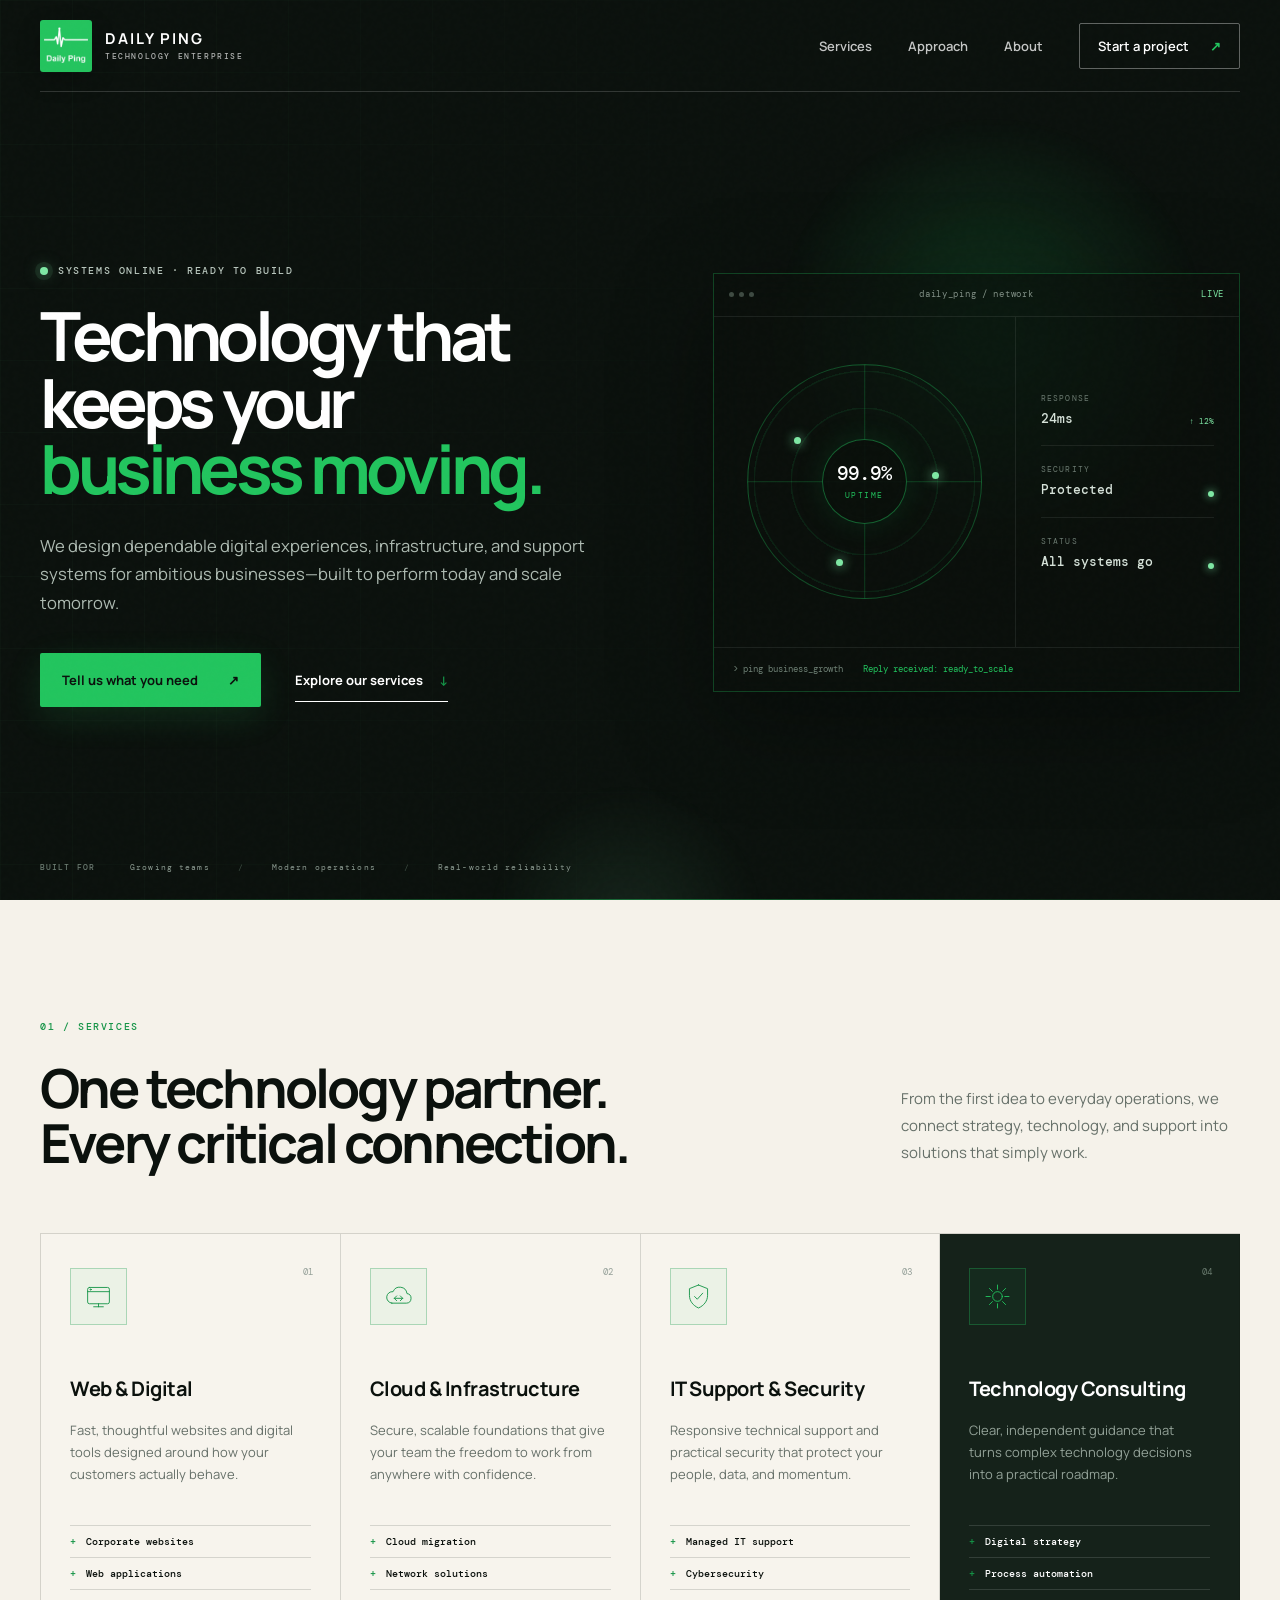
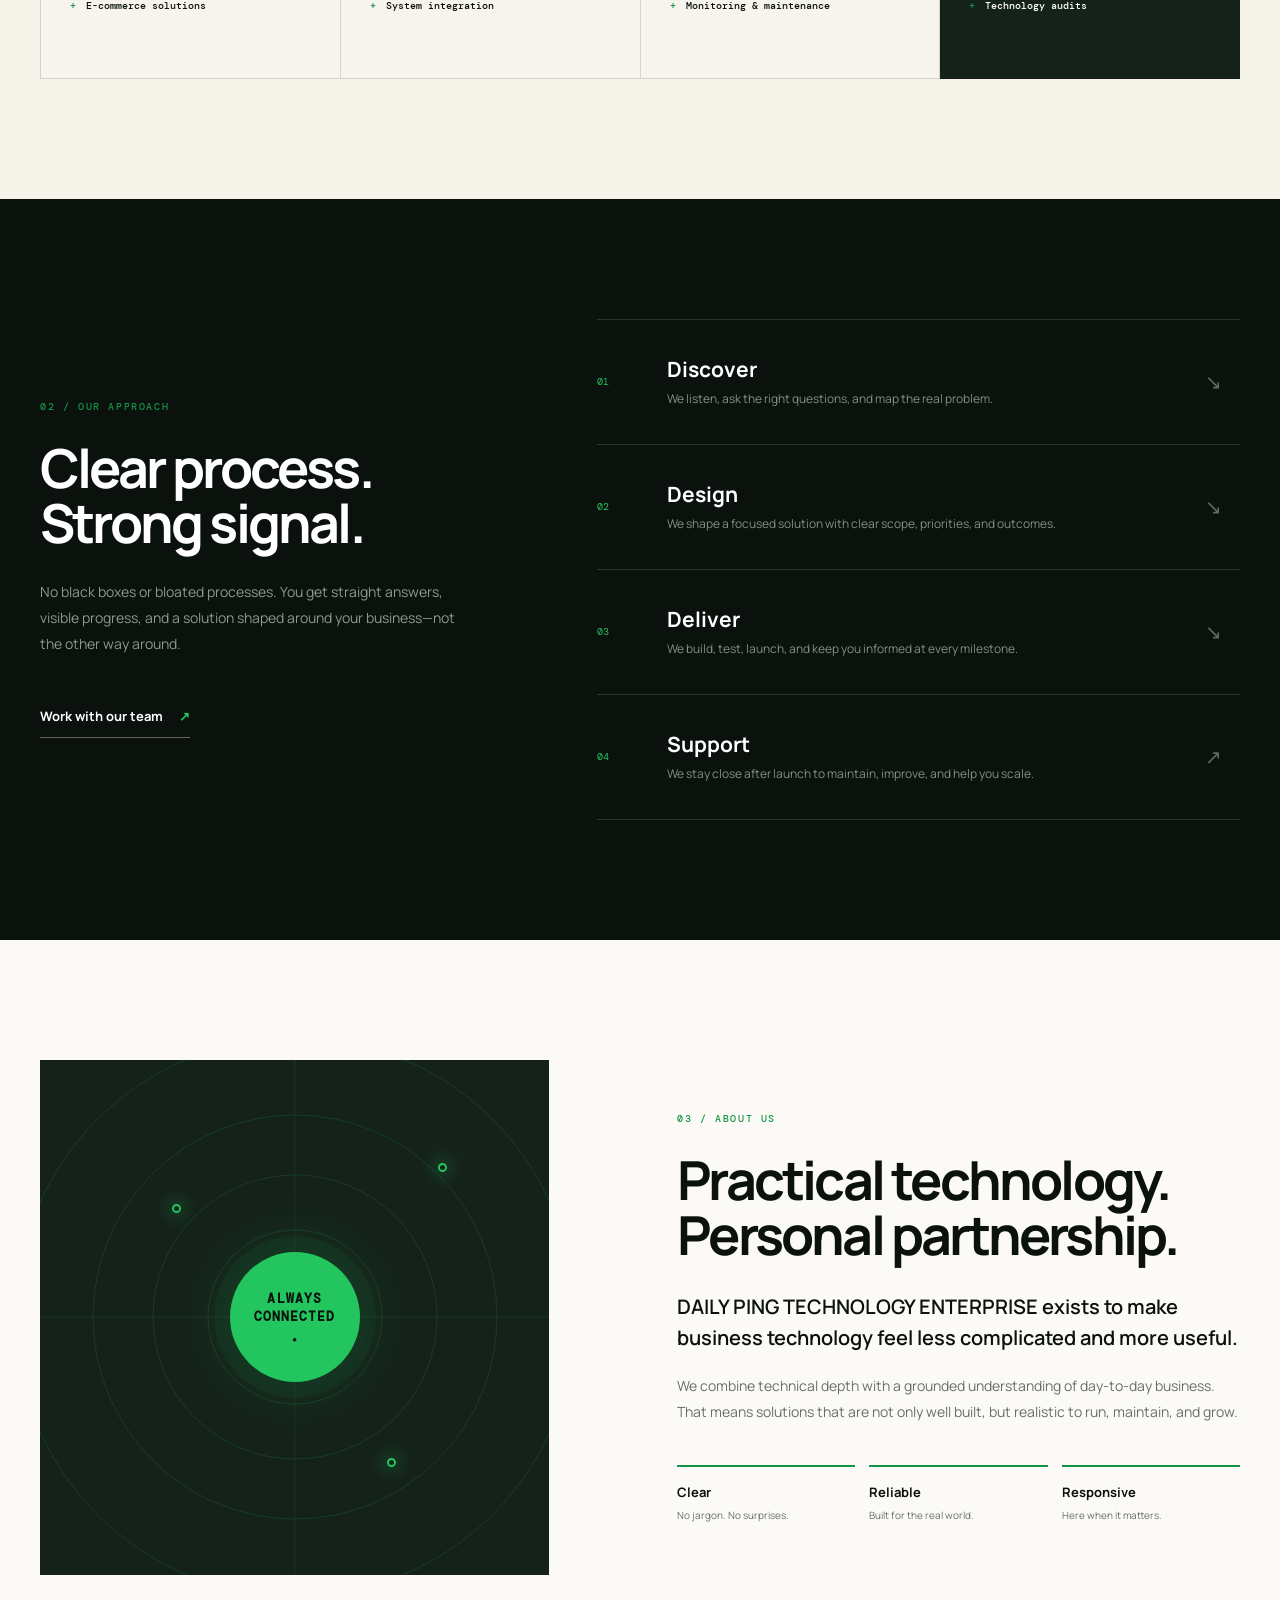
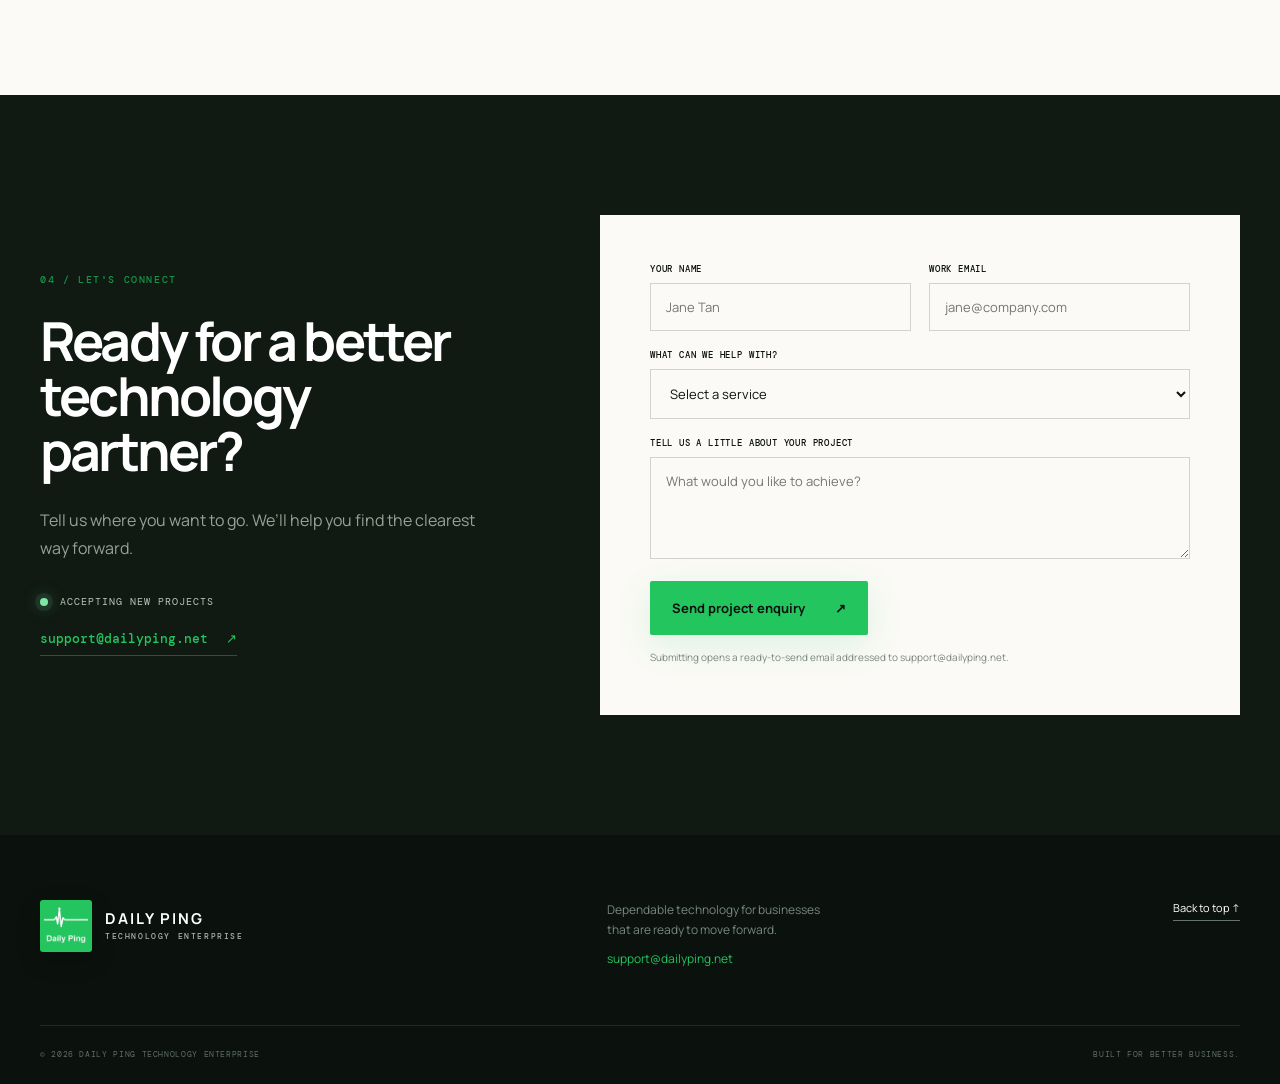
==== index.html @ 013e2a19 "Initial commit: DailyPing website Co-Authored-By: Claude Sonnet 4.6 <noreply@anthropic.com>" ====
<!DOCTYPE html>
<html lang="en">
  <head>
    <meta charset="UTF-8" />
    <meta name="viewport" content="width=device-width, initial-scale=1.0" />
    <meta
      name="description"
      content="DAILY PING TECHNOLOGY ENTERPRISE helps growing businesses build dependable digital systems, websites, cloud infrastructure, and IT support."
    />
    <meta name="theme-color" content="#0b110d" />
    <title>Daily Ping Technology Enterprise</title>
    <link rel="preconnect" href="https://fonts.googleapis.com" />
    <link rel="preconnect" href="https://fonts.gstatic.com" crossorigin />
    <link
      href="https://fonts.googleapis.com/css2?family=DM+Mono:wght@400;500&amp;family=Manrope:wght@400;500;600;700;800&amp;display=swap"
      rel="stylesheet"
    />
    <link rel="stylesheet" href="styles.css" />
  </head>
  <body>
    <div class="page-noise" aria-hidden="true"></div>

    <header class="site-header" id="top">
      <a class="brand" href="#top" aria-label="Daily Ping home">
        <img class="brand-logo" src="dailyping.png" alt="" width="52" height="52" />
        <span class="brand-copy">
          <strong>DAILY PING</strong>
          <small>TECHNOLOGY ENTERPRISE</small>
        </span>
      </a>

      <button class="menu-button" type="button" aria-expanded="false" aria-controls="site-nav">
        <span></span><span></span>
        <span class="sr-only">Open menu</span>
      </button>

      <nav class="site-nav" id="site-nav" aria-label="Primary navigation">
        <a href="#services">Services</a>
        <a href="#approach">Approach</a>
        <a href="#about">About</a>
        <a class="nav-cta" href="#contact">Start a project <span>↗</span></a>
      </nav>
    </header>

    <main>
      <section class="hero" aria-labelledby="hero-title">
        <div class="hero-grid" aria-hidden="true"></div>
        <div class="orb orb-one" aria-hidden="true"></div>
        <div class="orb orb-two" aria-hidden="true"></div>

        <div class="hero-copy reveal">
          <div class="eyebrow"><span class="pulse-dot"></span> Systems online · Ready to build</div>
          <h1 id="hero-title">
            Technology that keeps your
            <span class="accent-text">business moving.</span>
          </h1>
          <p>
            We design dependable digital experiences, infrastructure, and support systems for
            ambitious businesses—built to perform today and scale tomorrow.
          </p>
          <div class="hero-actions">
            <a class="button button-primary" href="#contact">Tell us what you need <span>↗</span></a>
            <a class="text-link" href="#services">Explore our services <span>↓</span></a>
          </div>
        </div>

        <div class="signal-console reveal delay-one" aria-label="Live system status illustration">
          <div class="console-topbar">
            <div class="console-dots"><i></i><i></i><i></i></div>
            <span>daily_ping / network</span>
            <span class="live-label">LIVE</span>
          </div>
          <div class="console-body">
            <div class="radar-wrap">
              <div class="radar">
                <span class="radar-sweep"></span>
                <i class="node node-one"></i>
                <i class="node node-two"></i>
                <i class="node node-three"></i>
                <div class="radar-center"><b>99.9%</b><small>UPTIME</small></div>
              </div>
            </div>
            <div class="console-stats">
              <div><span>RESPONSE</span><strong>24ms</strong><i class="up">↑ 12%</i></div>
              <div><span>SECURITY</span><strong>Protected</strong><i class="status-dot"></i></div>
              <div><span>STATUS</span><strong>All systems go</strong><i class="status-dot"></i></div>
            </div>
          </div>
          <div class="console-log">
            <span>&gt; ping business_growth</span>
            <strong>Reply received: ready_to_scale</strong>
          </div>
        </div>

        <div class="hero-proof reveal delay-two">
          <span>BUILT FOR</span>
          <div><b>Growing teams</b><b>Modern operations</b><b>Real-world reliability</b></div>
        </div>
      </section>

      <section class="services section" id="services" aria-labelledby="services-title">
        <div class="section-heading reveal">
          <div>
            <span class="section-index">01 / SERVICES</span>
            <h2 id="services-title">One technology partner.<br />Every critical connection.</h2>
          </div>
          <p>
            From the first idea to everyday operations, we connect strategy, technology, and
            support into solutions that simply work.
          </p>
        </div>

        <div class="service-grid">
          <article class="service-card reveal">
            <div class="service-icon" aria-hidden="true">
              <svg viewBox="0 0 48 48"><rect x="6" y="9" width="36" height="27" rx="3"/><path d="M6 16h36M16 41h16M24 36v5"/><circle cx="11" cy="12.5" r="1"/></svg>
            </div>
            <span class="card-number">01</span>
            <h3>Web &amp; Digital</h3>
            <p>Fast, thoughtful websites and digital tools designed around how your customers actually behave.</p>
            <ul><li>Corporate websites</li><li>Web applications</li><li>E-commerce solutions</li></ul>
          </article>

          <article class="service-card reveal delay-one">
            <div class="service-icon" aria-hidden="true">
              <svg viewBox="0 0 48 48"><path d="M13 35h24a8 8 0 0 0 1-15.9A12 12 0 0 0 15 16a9.5 9.5 0 0 0-2 19Z"/><path d="M17 27h14M21 23l-4 4 4 4M27 23l4 4-4 4"/></svg>
            </div>
            <span class="card-number">02</span>
            <h3>Cloud &amp; Infrastructure</h3>
            <p>Secure, scalable foundations that give your team the freedom to work from anywhere with confidence.</p>
            <ul><li>Cloud migration</li><li>Network solutions</li><li>System integration</li></ul>
          </article>

          <article class="service-card reveal delay-two">
            <div class="service-icon" aria-hidden="true">
              <svg viewBox="0 0 48 48"><path d="M24 5 39 11v11c0 9.5-6 17-15 21-9-4-15-11.5-15-21V11l15-6Z"/><path d="m17.5 24 4.5 4.5 9-10"/></svg>
            </div>
            <span class="card-number">03</span>
            <h3>IT Support &amp; Security</h3>
            <p>Responsive technical support and practical security that protect your people, data, and momentum.</p>
            <ul><li>Managed IT support</li><li>Cybersecurity</li><li>Monitoring &amp; maintenance</li></ul>
          </article>

          <article class="service-card featured reveal">
            <div class="service-icon" aria-hidden="true">
              <svg viewBox="0 0 48 48"><path d="M24 5v7M24 36v7M5 24h7M36 24h7M10.6 10.6l5 5M32.4 32.4l5 5M37.4 10.6l-5 5M15.6 32.4l-5 5"/><circle cx="24" cy="24" r="8"/></svg>
            </div>
            <span class="card-number">04</span>
            <h3>Technology Consulting</h3>
            <p>Clear, independent guidance that turns complex technology decisions into a practical roadmap.</p>
            <ul><li>Digital strategy</li><li>Process automation</li><li>Technology audits</li></ul>
          </article>
        </div>
      </section>

      <section class="approach section" id="approach" aria-labelledby="approach-title">
        <div class="approach-copy reveal">
          <span class="section-index">02 / OUR APPROACH</span>
          <h2 id="approach-title">Clear process.<br />Strong signal.</h2>
          <p>
            No black boxes or bloated processes. You get straight answers, visible progress, and a
            solution shaped around your business—not the other way around.
          </p>
          <a class="text-link light" href="#contact">Work with our team <span>↗</span></a>
        </div>

        <ol class="process-list">
          <li class="reveal">
            <span>01</span>
            <div><h3>Discover</h3><p>We listen, ask the right questions, and map the real problem.</p></div>
            <i aria-hidden="true">↘</i>
          </li>
          <li class="reveal delay-one">
            <span>02</span>
            <div><h3>Design</h3><p>We shape a focused solution with clear scope, priorities, and outcomes.</p></div>
            <i aria-hidden="true">↘</i>
          </li>
          <li class="reveal delay-two">
            <span>03</span>
            <div><h3>Deliver</h3><p>We build, test, launch, and keep you informed at every milestone.</p></div>
            <i aria-hidden="true">↘</i>
          </li>
          <li class="reveal">
            <span>04</span>
            <div><h3>Support</h3><p>We stay close after launch to maintain, improve, and help you scale.</p></div>
            <i aria-hidden="true">↗</i>
          </li>
        </ol>
      </section>

      <section class="about section" id="about" aria-labelledby="about-title">
        <div class="about-visual reveal" aria-hidden="true">
          <div class="signal-lines">
            <span></span><span></span><span></span><span></span><span></span>
            <i></i><i></i><i></i>
          </div>
          <div class="about-badge"><strong>ALWAYS<br />CONNECTED</strong><span>●</span></div>
        </div>
        <div class="about-copy reveal delay-one">
          <span class="section-index">03 / ABOUT US</span>
          <h2 id="about-title">Practical technology.<br />Personal partnership.</h2>
          <p class="lead">
            DAILY PING TECHNOLOGY ENTERPRISE exists to make business technology feel less complicated
            and more useful.
          </p>
          <p>
            We combine technical depth with a grounded understanding of day-to-day business. That
            means solutions that are not only well built, but realistic to run, maintain, and grow.
          </p>
          <div class="values">
            <div><strong>Clear</strong><span>No jargon. No surprises.</span></div>
            <div><strong>Reliable</strong><span>Built for the real world.</span></div>
            <div><strong>Responsive</strong><span>Here when it matters.</span></div>
          </div>
        </div>
      </section>

      <section class="contact section" id="contact" aria-labelledby="contact-title">
        <div class="contact-inner">
          <div class="contact-copy reveal">
            <span class="section-index">04 / LET'S CONNECT</span>
            <h2 id="contact-title">Ready for a better<br />technology partner?</h2>
            <p>Tell us where you want to go. We’ll help you find the clearest way forward.</p>
            <div class="availability"><span class="pulse-dot"></span> Accepting new projects</div>
            <a class="contact-email" href="mailto:support@dailyping.net">
              support@dailyping.net <span>↗</span>
            </a>
          </div>

          <form class="contact-form reveal delay-one" id="contact-form">
            <div class="field-row">
              <label>
                <span>Your name</span>
                <input type="text" name="name" autocomplete="name" placeholder="Jane Tan" required />
              </label>
              <label>
                <span>Work email</span>
                <input type="email" name="email" autocomplete="email" placeholder="jane@company.com" required />
              </label>
            </div>
            <label>
              <span>What can we help with?</span>
              <select name="service" required>
                <option value="" selected disabled>Select a service</option>
                <option>Web &amp; Digital</option>
                <option>Cloud &amp; Infrastructure</option>
                <option>IT Support &amp; Security</option>
                <option>Technology Consulting</option>
                <option>Something else</option>
              </select>
            </label>
            <label>
              <span>Tell us a little about your project</span>
              <textarea name="message" rows="4" placeholder="What would you like to achieve?" required></textarea>
            </label>
            <button class="button button-primary" type="submit">Send project enquiry <span>↗</span></button>
            <p class="form-note" id="form-note" aria-live="polite">
              Submitting opens a ready-to-send email addressed to support@dailyping.net.
            </p>
          </form>
        </div>
      </section>
    </main>

    <footer class="site-footer">
      <div class="footer-top">
        <a class="brand footer-brand" href="#top">
          <img class="brand-logo" src="dailyping.png" alt="" width="52" height="52" />
          <span class="brand-copy"><strong>DAILY PING</strong><small>TECHNOLOGY ENTERPRISE</small></span>
        </a>
        <p>
          Dependable technology for businesses<br />that are ready to move forward.<br />
          <a class="footer-email" href="mailto:support@dailyping.net">support@dailyping.net</a>
        </p>
        <a class="back-to-top" href="#top">Back to top ↑</a>
      </div>
      <div class="footer-bottom">
        <span>© <span id="year"></span> Daily Ping Technology Enterprise</span>
        <span>Built for better business.</span>
      </div>
    </footer>

    <script src="script.js"></script>
  </body>
</html>
---- styles.css ----
:root {
  --ink: #0b110d;
  --ink-soft: #15221a;
  --paper: #f5f2ea;
  --paper-bright: #fbfaf6;
  --brand: #22c55e;
  --brand-deep: #159447;
  --lime: #7ee7a4;
  --line: rgba(11, 17, 13, 0.14);
  --muted: #667069;
  --mono: "DM Mono", monospace;
  --sans: "Manrope", sans-serif;
}

* { box-sizing: border-box; }
html { scroll-behavior: smooth; }
body {
  margin: 0;
  color: var(--ink);
  background: var(--paper);
  font-family: var(--sans);
  -webkit-font-smoothing: antialiased;
}

body.menu-open { overflow: hidden; }
a { color: inherit; text-decoration: none; }
button, input, select, textarea { font: inherit; }
.sr-only { position: absolute; width: 1px; height: 1px; padding: 0; margin: -1px; overflow: hidden; clip: rect(0, 0, 0, 0); white-space: nowrap; border: 0; }
.page-noise {
  position: fixed; inset: 0; z-index: 100; pointer-events: none; opacity: 0.035;
  background-image: url("data:image/svg+xml,%3Csvg viewBox='0 0 180 180' xmlns='http://www.w3.org/2000/svg'%3E%3Cfilter id='n'%3E%3CfeTurbulence type='fractalNoise' baseFrequency='.95' numOctaves='3' stitchTiles='stitch'/%3E%3C/filter%3E%3Crect width='100%25' height='100%25' filter='url(%23n)' opacity='.45'/%3E%3C/svg%3E");
}

.site-header {
  position: absolute; inset: 0 0 auto; z-index: 20; height: 92px; display: flex; align-items: center; justify-content: space-between;
  width: min(1380px, calc(100% - 80px)); margin: 0 auto; color: white; border-bottom: 1px solid rgba(255,255,255,.16);
}
.brand { display: inline-flex; align-items: center; gap: 13px; }
.brand-logo { display: block; width: 52px; height: 52px; object-fit: cover; border-radius: 3px; box-shadow: 0 8px 25px rgba(0,0,0,.2); }
.brand-copy { display: grid; line-height: 1; gap: 6px; }
.brand-copy strong { font-size: 15px; letter-spacing: .13em; }
.brand-copy small { font: 500 8px/1 var(--mono); letter-spacing: .2em; opacity: .68; }
.site-nav { display: flex; align-items: center; gap: 36px; font-size: 13px; font-weight: 600; }
.site-nav > a:not(.nav-cta) { position: relative; opacity: .76; transition: opacity .25s; }
.site-nav > a:not(.nav-cta)::after { content: ""; position: absolute; left: 0; bottom: -9px; width: 0; height: 1px; background: var(--brand); transition: width .25s; }
.site-nav > a:hover { opacity: 1; }
.site-nav > a:hover::after { width: 100%; }
.nav-cta { padding: 13px 18px; border: 1px solid rgba(255,255,255,.35); border-radius: 2px; transition: .25s; }
.nav-cta span { margin-left: 18px; color: var(--brand); }
.nav-cta:hover { background: white; color: var(--ink); }
.menu-button { display: none; border: 0; background: none; width: 44px; height: 44px; padding: 12px; }
.menu-button > span:not(.sr-only) { display: block; height: 1px; margin: 7px 0; background: white; transition: transform .2s; }

.hero {
  position: relative; min-height: 790px; height: 100svh; max-height: 980px; overflow: hidden; color: white; background: var(--ink);
  display: grid; grid-template-columns: minmax(0, 1.05fr) minmax(460px, .95fr); align-items: center; column-gap: clamp(45px, 7vw, 120px);
  padding: 145px max(40px, calc((100vw - 1380px) / 2)) 80px;
}
.hero-grid { position: absolute; inset: 0; opacity: .2; background-image: linear-gradient(rgba(83,176,116,.18) 1px, transparent 1px), linear-gradient(90deg, rgba(83,176,116,.18) 1px, transparent 1px); background-size: 72px 72px; mask-image: linear-gradient(to right, black, transparent 75%); }
.hero::after { content: ""; position: absolute; inset: auto 0 0; height: 1px; background: linear-gradient(90deg, transparent, var(--brand), transparent); opacity: .45; }
.orb { position: absolute; border-radius: 50%; filter: blur(2px); }
.orb-one { width: 450px; height: 450px; right: 5%; top: 12%; background: radial-gradient(circle, rgba(34,197,94,.2), transparent 68%); }
.orb-two { width: 280px; height: 280px; left: 38%; bottom: -18%; background: radial-gradient(circle, rgba(126,231,164,.09), transparent 70%); }
.hero-copy { position: relative; z-index: 2; max-width: 780px; }
.eyebrow, .section-index { font: 500 10px/1.3 var(--mono); letter-spacing: .16em; text-transform: uppercase; }
.eyebrow { display: inline-flex; align-items: center; gap: 10px; color: #b8c6bd; margin-bottom: 25px; }
.pulse-dot { display: inline-block; width: 8px; height: 8px; border-radius: 50%; background: var(--lime); box-shadow: 0 0 0 5px rgba(126,231,164,.09), 0 0 16px rgba(126,231,164,.55); animation: pulse 2s infinite; }
@keyframes pulse { 50% { box-shadow: 0 0 0 8px rgba(126,231,164,0), 0 0 20px rgba(126,231,164,.7); } }
h1 { max-width: 830px; margin: 0; font-size: clamp(54px, 5.3vw, 88px); line-height: .98; letter-spacing: -.065em; font-weight: 700; }
.accent-text { display: block; color: var(--brand); }
.hero-copy > p { max-width: 645px; margin: 30px 0 36px; color: #aebbb2; font-size: clamp(16px, 1.3vw, 19px); line-height: 1.72; }
.hero-actions { display: flex; align-items: center; gap: 34px; }
.button { display: inline-flex; align-items: center; justify-content: space-between; gap: 30px; min-height: 54px; padding: 0 22px; border: 0; border-radius: 2px; font-size: 13px; font-weight: 700; cursor: pointer; }
.button-primary { background: var(--brand); color: var(--ink); box-shadow: 0 10px 35px rgba(34,197,94,.14); transition: background .25s, transform .25s, box-shadow .25s; }
.button-primary:hover { background: var(--lime); transform: translateY(-2px); box-shadow: 0 14px 45px rgba(126,231,164,.16); }
.text-link { display: inline-flex; gap: 16px; align-items: center; padding: 12px 0; border-bottom: 1px solid currentColor; font-size: 13px; font-weight: 700; }
.text-link span { color: var(--brand-deep); }
.text-link.light { color: white; border-color: rgba(255,255,255,.35); }
.text-link.light span { color: var(--brand); }

.signal-console { position: relative; z-index: 2; width: min(100%, 580px); justify-self: end; border: 1px solid rgba(34,197,94,.28); background: rgba(10,16,12,.72); box-shadow: 0 28px 90px rgba(0,0,0,.35); backdrop-filter: blur(15px); transform: perspective(1000px) rotateY(-3deg); }
.console-topbar { height: 43px; display: grid; grid-template-columns: 1fr auto 1fr; align-items: center; padding: 0 15px; border-bottom: 1px solid rgba(255,255,255,.08); color: #829187; font: 400 9px/1 var(--mono); letter-spacing: .08em; }
.console-dots { display: flex; gap: 5px; }
.console-dots i { width: 5px; height: 5px; border-radius: 50%; background: #3e4a42; }
.live-label { justify-self: end; color: var(--lime); }
.console-body { display: grid; grid-template-columns: 1.15fr .85fr; min-height: 330px; }
.radar-wrap { display: grid; place-items: center; border-right: 1px solid rgba(255,255,255,.08); }
.radar { position: relative; display: grid; place-items: center; width: 235px; aspect-ratio: 1; border: 1px solid rgba(34,197,94,.32); border-radius: 50%; background: repeating-radial-gradient(circle, transparent 0 35px, rgba(34,197,94,.1) 36px 37px), linear-gradient(rgba(34,197,94,.1) 1px, transparent 1px), linear-gradient(90deg, rgba(34,197,94,.1) 1px, transparent 1px); background-size: auto, 100% 50%, 50% 100%; overflow: hidden; }
.radar::before, .radar::after { content:""; position:absolute; background: rgba(34,197,94,.15); }
.radar::before { width: 100%; height: 1px; }
.radar::after { width: 1px; height: 100%; }
.radar-sweep { position: absolute; inset: -1px 50% 50% -1px; transform-origin: bottom right; background: conic-gradient(from 90deg at 100% 100%, rgba(34,197,94,.28), transparent 28%); animation: sweep 4s linear infinite; }
@keyframes sweep { to { transform: rotate(360deg); } }
.radar-center { position: relative; z-index: 2; width: 85px; height: 85px; display: grid; place-content: center; text-align: center; border-radius: 50%; background: rgba(10,16,12,.9); border: 1px solid rgba(34,197,94,.45); box-shadow: 0 0 30px rgba(34,197,94,.13); }
.radar-center b { font: 500 19px/1 var(--mono); color: white; }
.radar-center small { margin-top: 8px; font: 400 8px/1 var(--mono); letter-spacing: .18em; color: var(--brand); }
.node { position: absolute; width: 7px; height: 7px; border-radius: 50%; background: var(--lime); box-shadow: 0 0 12px var(--lime); }
.node-one { left: 20%; top: 31%; }.node-two { right: 18%; top: 46%; }.node-three { left: 38%; bottom: 14%; }
.console-stats { display: grid; align-content: center; padding: 25px; }
.console-stats > div { position: relative; padding: 19px 0; border-bottom: 1px solid rgba(255,255,255,.08); }
.console-stats > div:last-child { border: 0; }
.console-stats span { display: block; margin-bottom: 9px; font: 400 8px/1 var(--mono); letter-spacing: .15em; color: #6c7b71; }
.console-stats strong { display: block; font: 500 13px/1.2 var(--mono); color: #d6e2d9; }
.console-stats i { position: absolute; right: 0; bottom: 20px; font: normal 400 8px/1 var(--mono); }
.up { color: var(--lime); }
.status-dot { width: 6px; height: 6px; border-radius: 50%; background: var(--lime); box-shadow: 0 0 8px var(--lime); }
.console-log { display: flex; flex-wrap: wrap; gap: 8px 20px; padding: 15px 19px; border-top: 1px solid rgba(255,255,255,.08); font: 400 9px/1.5 var(--mono); color: #6f8075; }
.console-log strong { color: var(--brand); font-weight: 400; }
.hero-proof { position: absolute; z-index: 3; left: max(40px, calc((100vw - 1380px) / 2)); right: max(40px, calc((100vw - 1380px) / 2)); bottom: 29px; display: flex; align-items: center; gap: 35px; font: 500 8px/1 var(--mono); letter-spacing: .14em; color: #6c7c72; }
.hero-proof > div { display: flex; gap: 28px; }
.hero-proof b { color: #8d9c92; font-weight: 400; }
.hero-proof b + b::before { content: "/"; margin-right: 28px; color: #3d4d42; }

.section { padding: 120px max(40px, calc((100vw - 1300px) / 2)); }
.section-index { display: block; margin-bottom: 28px; color: var(--brand-deep); }
.section-heading { display: grid; grid-template-columns: 1.4fr .6fr; gap: 70px; align-items: end; margin-bottom: 62px; }
h2 { margin: 0; font-size: clamp(42px, 4.2vw, 66px); line-height: 1.02; letter-spacing: -.052em; font-weight: 700; }
.section-heading > p { margin: 0 0 5px; color: var(--muted); font-size: 15px; line-height: 1.8; }
.service-grid { display: grid; grid-template-columns: repeat(4, 1fr); border-top: 1px solid var(--line); border-left: 1px solid var(--line); }
.service-card { position: relative; min-height: 445px; padding: 34px 29px 32px; border-right: 1px solid var(--line); border-bottom: 1px solid var(--line); background: rgba(255,255,255,.14); transition: transform .35s, background .35s, box-shadow .35s; }
.service-card:hover { z-index: 2; transform: translateY(-8px); background: var(--paper-bright); box-shadow: 0 22px 60px rgba(11,17,13,.09); }
.service-card.featured { background: var(--ink-soft); color: white; }
.service-card.featured p { color: #93a298; }.service-card.featured li { border-color: rgba(255,255,255,.13); }.service-card.featured .card-number { color: #68796d; }
.service-icon { display: grid; place-items: center; width: 57px; height: 57px; margin-bottom: 50px; border: 1px solid rgba(21,148,71,.3); color: var(--brand-deep); background: rgba(34,197,94,.05); }
.service-icon svg { width: 29px; fill: none; stroke: currentColor; stroke-width: 1.5; stroke-linecap: round; stroke-linejoin: round; }
.featured .service-icon { color: var(--brand); border-color: rgba(34,197,94,.3); }
.card-number { position: absolute; top: 34px; right: 27px; font: 400 9px/1 var(--mono); color: #95a099; }
.service-card h3 { margin: 0 0 17px; font-size: 20px; letter-spacing: -.025em; }
.service-card p { min-height: 78px; margin: 0 0 28px; color: var(--muted); font-size: 13px; line-height: 1.7; }
.service-card ul { list-style: none; margin: 0; padding: 0; }
.service-card li { padding: 9px 0; border-top: 1px solid var(--line); font: 500 10px/1.3 var(--mono); color: inherit; }
.service-card li::before { content: "+"; margin-right: 10px; color: var(--brand-deep); }

.approach { display: grid; grid-template-columns: .8fr 1.2fr; gap: clamp(70px, 10vw, 160px); color: white; background: var(--ink); }
.approach-copy { align-self: center; }
.approach-copy h2 { margin-bottom: 28px; }
.approach-copy > p { max-width: 465px; margin: 0 0 38px; color: #8b9a90; font-size: 14px; line-height: 1.85; }
.process-list { list-style: none; margin: 0; padding: 0; border-top: 1px solid rgba(255,255,255,.14); }
.process-list li { position: relative; display: grid; grid-template-columns: 45px 1fr 35px; gap: 25px; align-items: center; min-height: 125px; border-bottom: 1px solid rgba(255,255,255,.14); }
.process-list li > span { font: 400 10px/1 var(--mono); color: var(--brand); }
.process-list h3 { margin: 0 0 7px; font-size: 21px; }
.process-list p { margin: 0; color: #829087; font-size: 12px; line-height: 1.5; }
.process-list i { font-style: normal; font-size: 20px; color: #5d6d62; transition: transform .25s, color .25s; }
.process-list li:hover i { transform: translate(4px, 4px); color: var(--lime); }

.about { display: grid; grid-template-columns: .95fr 1.05fr; gap: clamp(70px, 10vw, 150px); align-items: center; background: var(--paper-bright); }
.about-visual { position: relative; min-height: 515px; overflow: hidden; background: var(--ink-soft); }
.signal-lines { position: absolute; inset: 0; display: grid; place-content: center; }
.signal-lines span { position: absolute; left: 50%; top: 50%; aspect-ratio: 1; border: 1px solid rgba(34,197,94,.16); border-radius: 50%; transform: translate(-50%,-50%); }
.signal-lines span:nth-child(1) { width: 85px; }.signal-lines span:nth-child(2) { width: 175px; }.signal-lines span:nth-child(3) { width: 285px; }.signal-lines span:nth-child(4) { width: 405px; }.signal-lines span:nth-child(5) { width: 560px; }
.signal-lines::before, .signal-lines::after { content: ""; position: absolute; left: 50%; top: 50%; background: rgba(34,197,94,.11); transform: translate(-50%,-50%); }
.signal-lines::before { width: 100%; height: 1px; }.signal-lines::after { height: 100%; width: 1px; }
.signal-lines i { position: absolute; width: 9px; height: 9px; border: 2px solid var(--brand); border-radius: 50%; box-shadow: 0 0 18px var(--brand); }
.signal-lines i:nth-of-type(1) { top: 28%; left: 26%; }.signal-lines i:nth-of-type(2) { top: 20%; right: 20%; }.signal-lines i:nth-of-type(3) { bottom: 21%; right: 30%; }
.about-badge { position: absolute; left: 50%; top: 50%; z-index: 2; display: grid; place-content: center; width: 130px; height: 130px; text-align: center; border-radius: 50%; transform: translate(-50%,-50%); background: var(--brand); color: var(--ink); box-shadow: 0 0 0 16px rgba(34,197,94,.05), 0 0 70px rgba(34,197,94,.18); }
.about-badge strong { font: 700 13px/1.35 var(--mono); letter-spacing: .08em; }.about-badge span { margin-top: 8px; color: var(--ink); font-size: 8px; }
.about-copy .lead { margin: 0 0 20px; color: var(--ink); font-size: 20px; line-height: 1.55; font-weight: 600; }
.about-copy > p:not(.lead) { margin: 0 0 40px; color: var(--muted); font-size: 14px; line-height: 1.85; }
.about-copy h2 { margin-bottom: 28px; }
.values { display: grid; grid-template-columns: repeat(3, 1fr); gap: 14px; }
.values > div { padding-top: 16px; border-top: 2px solid var(--brand-deep); }
.values strong, .values span { display: block; }.values strong { font-size: 13px; }.values span { margin-top: 7px; color: var(--muted); font-size: 10px; }

.contact { color: white; background: #101a13; }
.contact-inner { display: grid; grid-template-columns: .82fr 1.18fr; gap: clamp(70px, 9vw, 145px); }
.contact-copy { align-self: center; }
.contact-copy h2 { margin-bottom: 27px; }
.contact-copy > p { max-width: 440px; margin: 0 0 35px; color: #94a398; line-height: 1.75; }
.availability { display: flex; align-items: center; gap: 12px; color: #b8c5bc; font: 400 10px/1 var(--mono); letter-spacing: .1em; text-transform: uppercase; }
.contact-email { display: inline-flex; align-items: center; gap: 18px; margin-top: 24px; padding-bottom: 7px; border-bottom: 1px solid rgba(34,197,94,.4); color: var(--brand); font: 500 13px/1.3 var(--mono); transition: color .2s, border-color .2s; }
.contact-email:hover { color: var(--lime); border-color: var(--lime); }
.contact-form { display: grid; gap: 20px; padding: clamp(28px, 4vw, 50px); color: var(--ink); background: var(--paper-bright); }
.field-row { display: grid; grid-template-columns: 1fr 1fr; gap: 18px; }
.contact-form label { display: grid; gap: 9px; }
.contact-form label > span { font: 500 9px/1 var(--mono); letter-spacing: .09em; text-transform: uppercase; }
.contact-form input, .contact-form select, .contact-form textarea { width: 100%; border: 1px solid rgba(11,17,13,.17); border-radius: 0; outline: 0; background: transparent; color: var(--ink); padding: 14px 15px; font-size: 13px; transition: border-color .2s, box-shadow .2s; }
.contact-form textarea { resize: vertical; min-height: 100px; }
.contact-form input:focus, .contact-form select:focus, .contact-form textarea:focus { border-color: var(--brand-deep); box-shadow: 0 0 0 3px rgba(21,148,71,.08); }
.contact-form .button { justify-self: start; margin-top: 2px; }
.form-note { margin: -5px 0 0; color: #7b8780; font-size: 10px; line-height: 1.5; }
.form-note.success { color: #167e58; }

.site-footer { padding: 65px max(40px, calc((100vw - 1380px) / 2)) 24px; color: white; background: var(--ink); }
.footer-top { display: grid; grid-template-columns: 1fr 1fr auto; align-items: start; gap: 50px; padding-bottom: 55px; }
.footer-top p { margin: 0; color: #77887d; font-size: 12px; line-height: 1.7; }
.footer-email { display: inline-block; margin-top: 9px; color: var(--brand); }
.footer-email:hover { color: var(--lime); }
.back-to-top { padding-bottom: 5px; border-bottom: 1px solid #647469; font-size: 11px; }
.footer-bottom { display: flex; justify-content: space-between; padding-top: 22px; border-top: 1px solid rgba(255,255,255,.1); color: #5e6f64; font: 400 8px/1.5 var(--mono); letter-spacing: .08em; text-transform: uppercase; }

.reveal { opacity: 0; transform: translateY(24px); transition: opacity .7s ease, transform .7s ease; }
.reveal.visible { opacity: 1; transform: translateY(0); }
.delay-one { transition-delay: .1s; }.delay-two { transition-delay: .2s; }

@media (max-width: 1100px) {
  .site-header { width: calc(100% - 48px); }
  .hero { grid-template-columns: 1fr .78fr; padding-left: 32px; padding-right: 32px; column-gap: 35px; }
  .signal-console { transform: none; }
  .console-body { grid-template-columns: 1fr; }.console-stats { display: none; }.radar-wrap { border-right: 0; }
  .service-grid { grid-template-columns: repeat(2, 1fr); }
  .service-card { min-height: 390px; }
}

@media (max-width: 780px) {
  .site-header { height: 76px; width: calc(100% - 36px); }
  .site-header .brand-logo { width: 44px; height: 44px; }
  .site-header .brand-copy strong { font-size: 12px; }
  .site-header .brand-copy small { font-size: 6px; }
  .menu-button { display: block; position: relative; z-index: 3; }
  .site-nav { position: fixed; inset: 0; display: flex; flex-direction: column; justify-content: center; gap: 30px; background: rgba(10,16,12,.98); opacity: 0; visibility: hidden; transform: translateY(-10px); transition: .25s; font-size: 20px; }
  .site-nav.open { opacity: 1; visibility: visible; transform: translateY(0); }
  .site-nav .nav-cta { margin-top: 10px; font-size: 14px; }
  .menu-button.active > span:first-child { transform: translateY(4px) rotate(45deg); }
  .menu-button.active > span:nth-child(2) { transform: translateY(-4px) rotate(-45deg); }
  .hero { height: auto; min-height: 100svh; grid-template-columns: 1fr; padding: 125px 22px 95px; }
  .hero-copy { align-self: end; }
  h1 { font-size: clamp(48px, 13.5vw, 72px); }
  .hero-copy > p { margin: 24px 0 30px; font-size: 15px; }
  .hero-actions { align-items: flex-start; flex-direction: column; gap: 13px; }
  .signal-console { display: none; }
  .hero-proof { position: relative; left: auto; right: auto; bottom: auto; margin-top: 75px; flex-direction: column; align-items: flex-start; gap: 16px; }
  .hero-proof > div { flex-wrap: wrap; gap: 10px 18px; }.hero-proof b + b::before { margin-right: 18px; }
  .section { padding: 82px 22px; }
  .section-heading { grid-template-columns: 1fr; gap: 25px; margin-bottom: 43px; }
  .service-grid { grid-template-columns: 1fr; }.service-card { min-height: 370px; }
  .approach, .about, .contact-inner { grid-template-columns: 1fr; }
  .approach { gap: 60px; }.process-list li { min-height: 115px; gap: 16px; }
  .about { gap: 55px; }.about-visual { min-height: 390px; }.signal-lines span:nth-child(5) { width: 450px; }
  .values { gap: 8px; }.values span { line-height: 1.4; }
  .contact-inner { gap: 50px; }.contact-form { margin: 0 -6px; }.field-row { grid-template-columns: 1fr; }
  .footer-top { grid-template-columns: 1fr; gap: 30px; }.back-to-top { justify-self: start; }.footer-bottom { gap: 20px; }
}

@media (prefers-reduced-motion: reduce) {
  html { scroll-behavior: auto; }
  *, *::before, *::after { animation-duration: .01ms !important; animation-iteration-count: 1 !important; transition-duration: .01ms !important; }
  .reveal { opacity: 1; transform: none; }
}
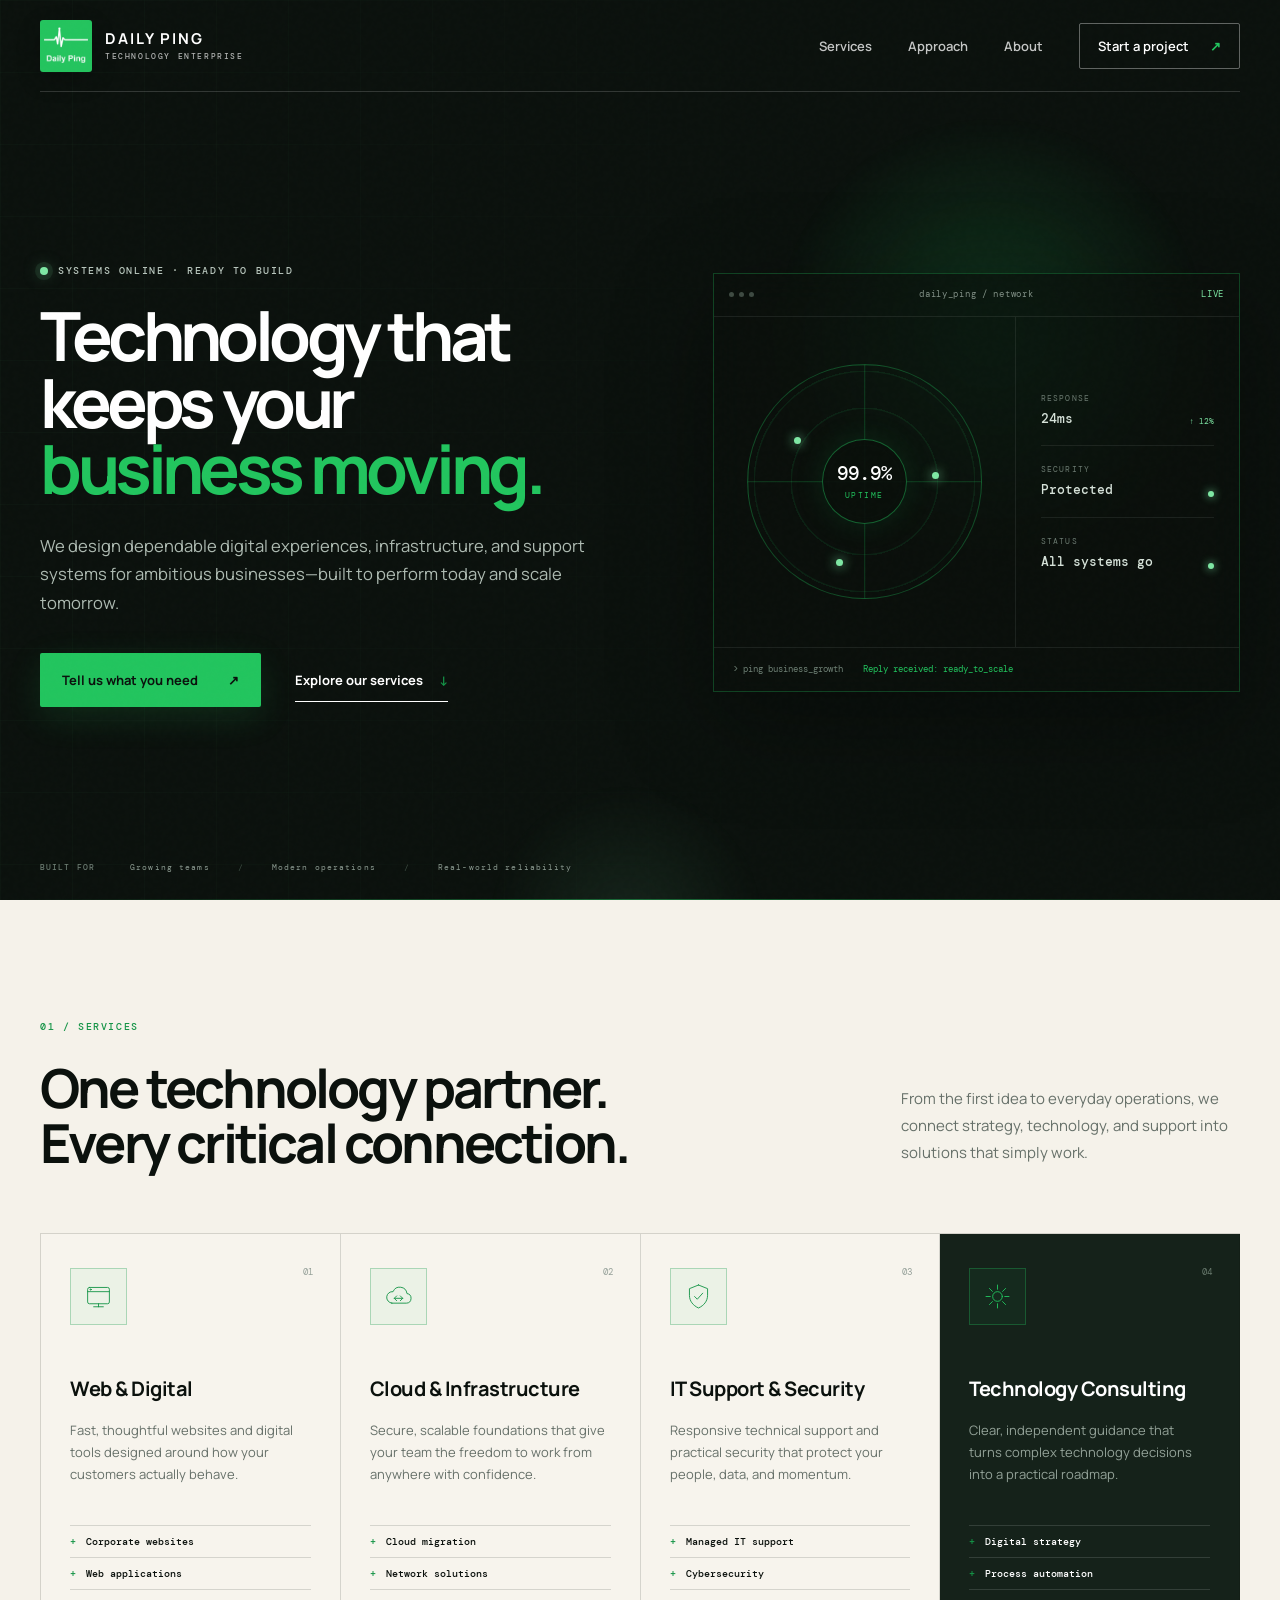
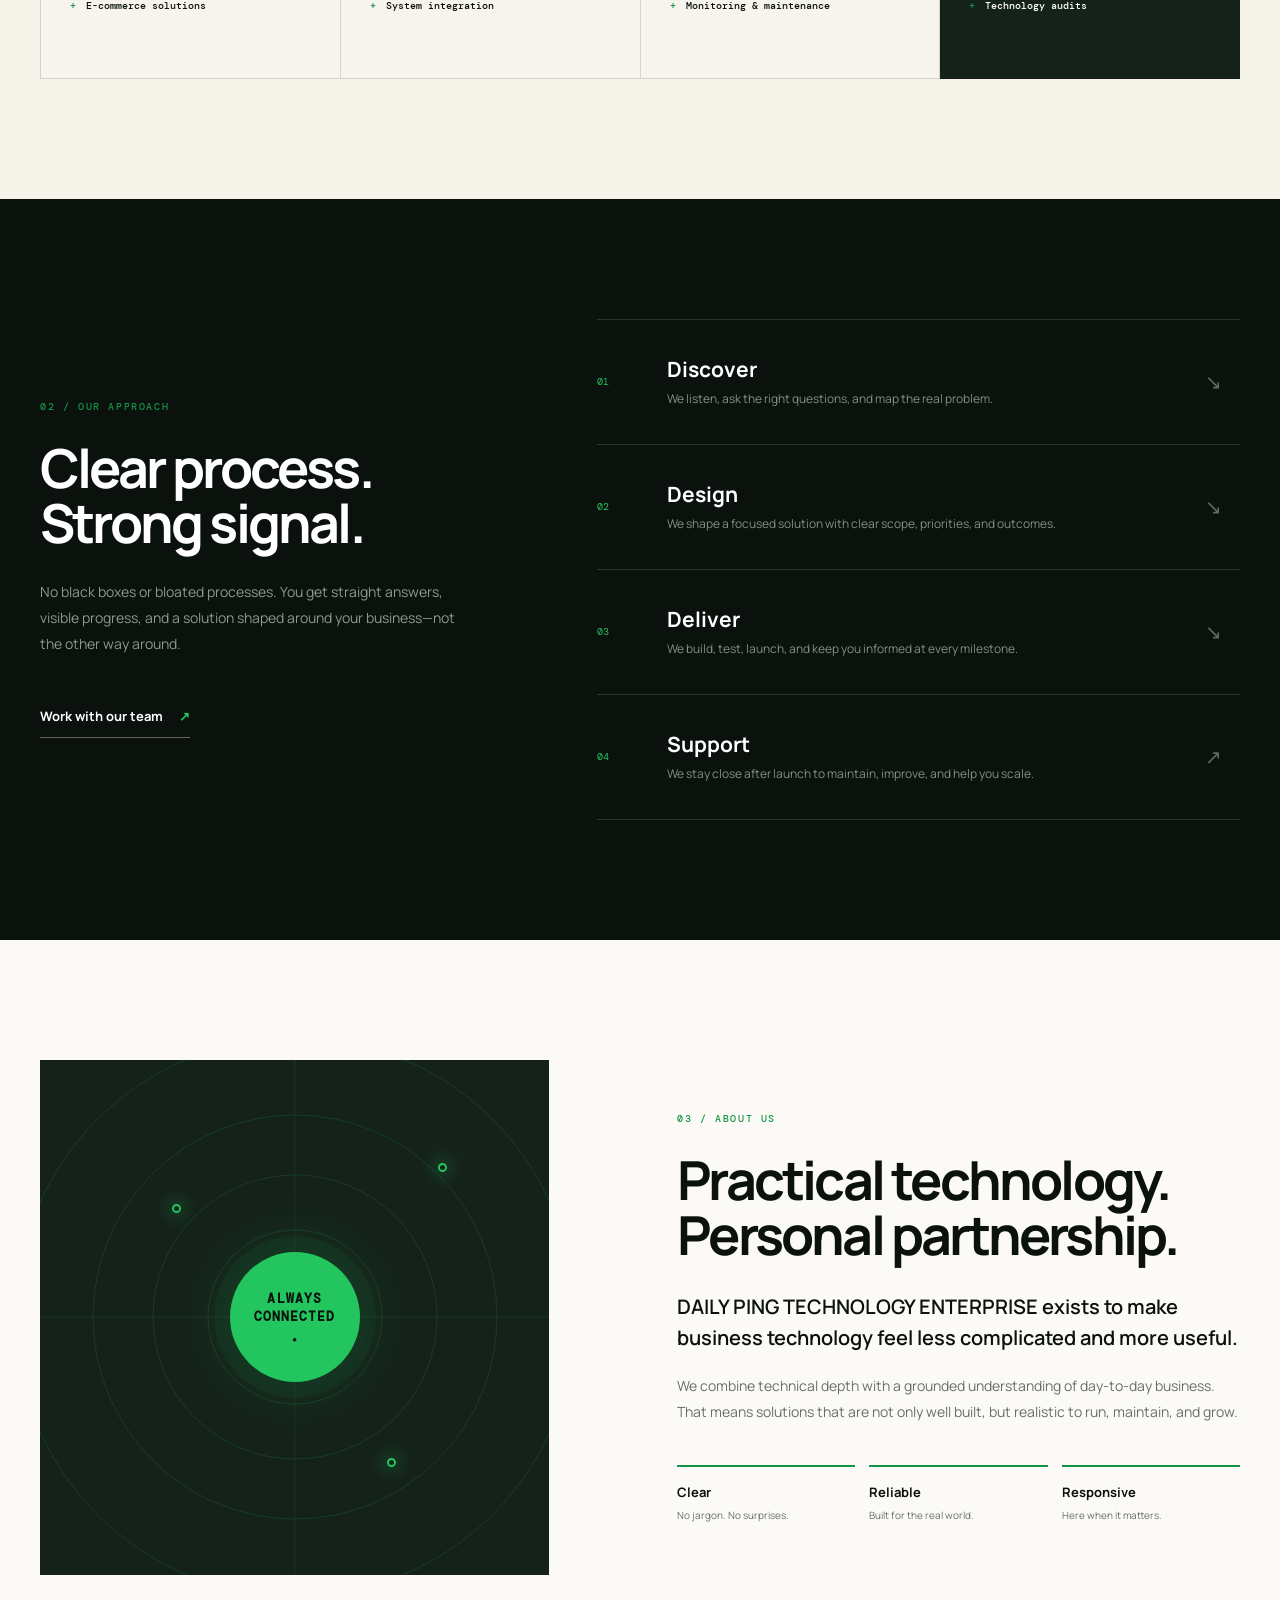
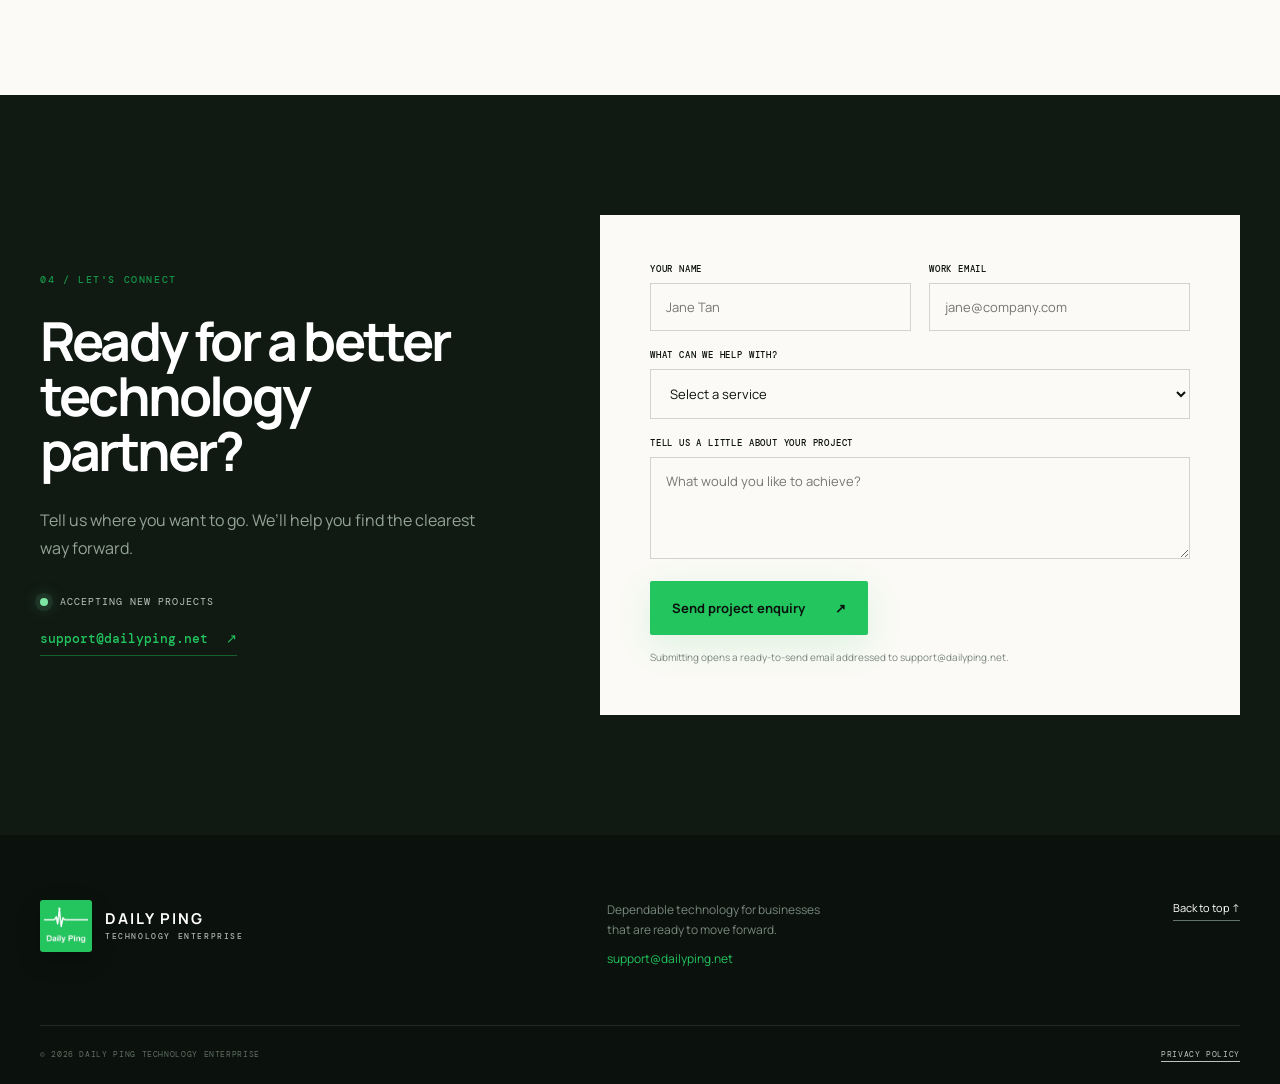
==== commit 6eb21206: "Add public privacy policy and account deletion instructions" ====
--- a/index.html
+++ b/index.html
@@ -276,7 +276,7 @@
       </div>
       <div class="footer-bottom">
         <span>© <span id="year"></span> Daily Ping Technology Enterprise</span>
-        <span>Built for better business.</span>
+        <a class="footer-privacy" href="/privacy">Privacy Policy</a>
       </div>
     </footer>
 
--- a/styles.css
+++ b/styles.css
@@ -187,6 +187,8 @@
 .footer-email:hover { color: var(--lime); }
 .back-to-top { padding-bottom: 5px; border-bottom: 1px solid #647469; font-size: 11px; }
 .footer-bottom { display: flex; justify-content: space-between; padding-top: 22px; border-top: 1px solid rgba(255,255,255,.1); color: #5e6f64; font: 400 8px/1.5 var(--mono); letter-spacing: .08em; text-transform: uppercase; }
+.footer-privacy { color: #b8c5bc; text-decoration: underline; text-underline-offset: 4px; }
+.footer-privacy:hover { color: var(--lime); }
 
 .reveal { opacity: 0; transform: translateY(24px); transition: opacity .7s ease, transform .7s ease; }
 .reveal.visible { opacity: 1; transform: translateY(0); }
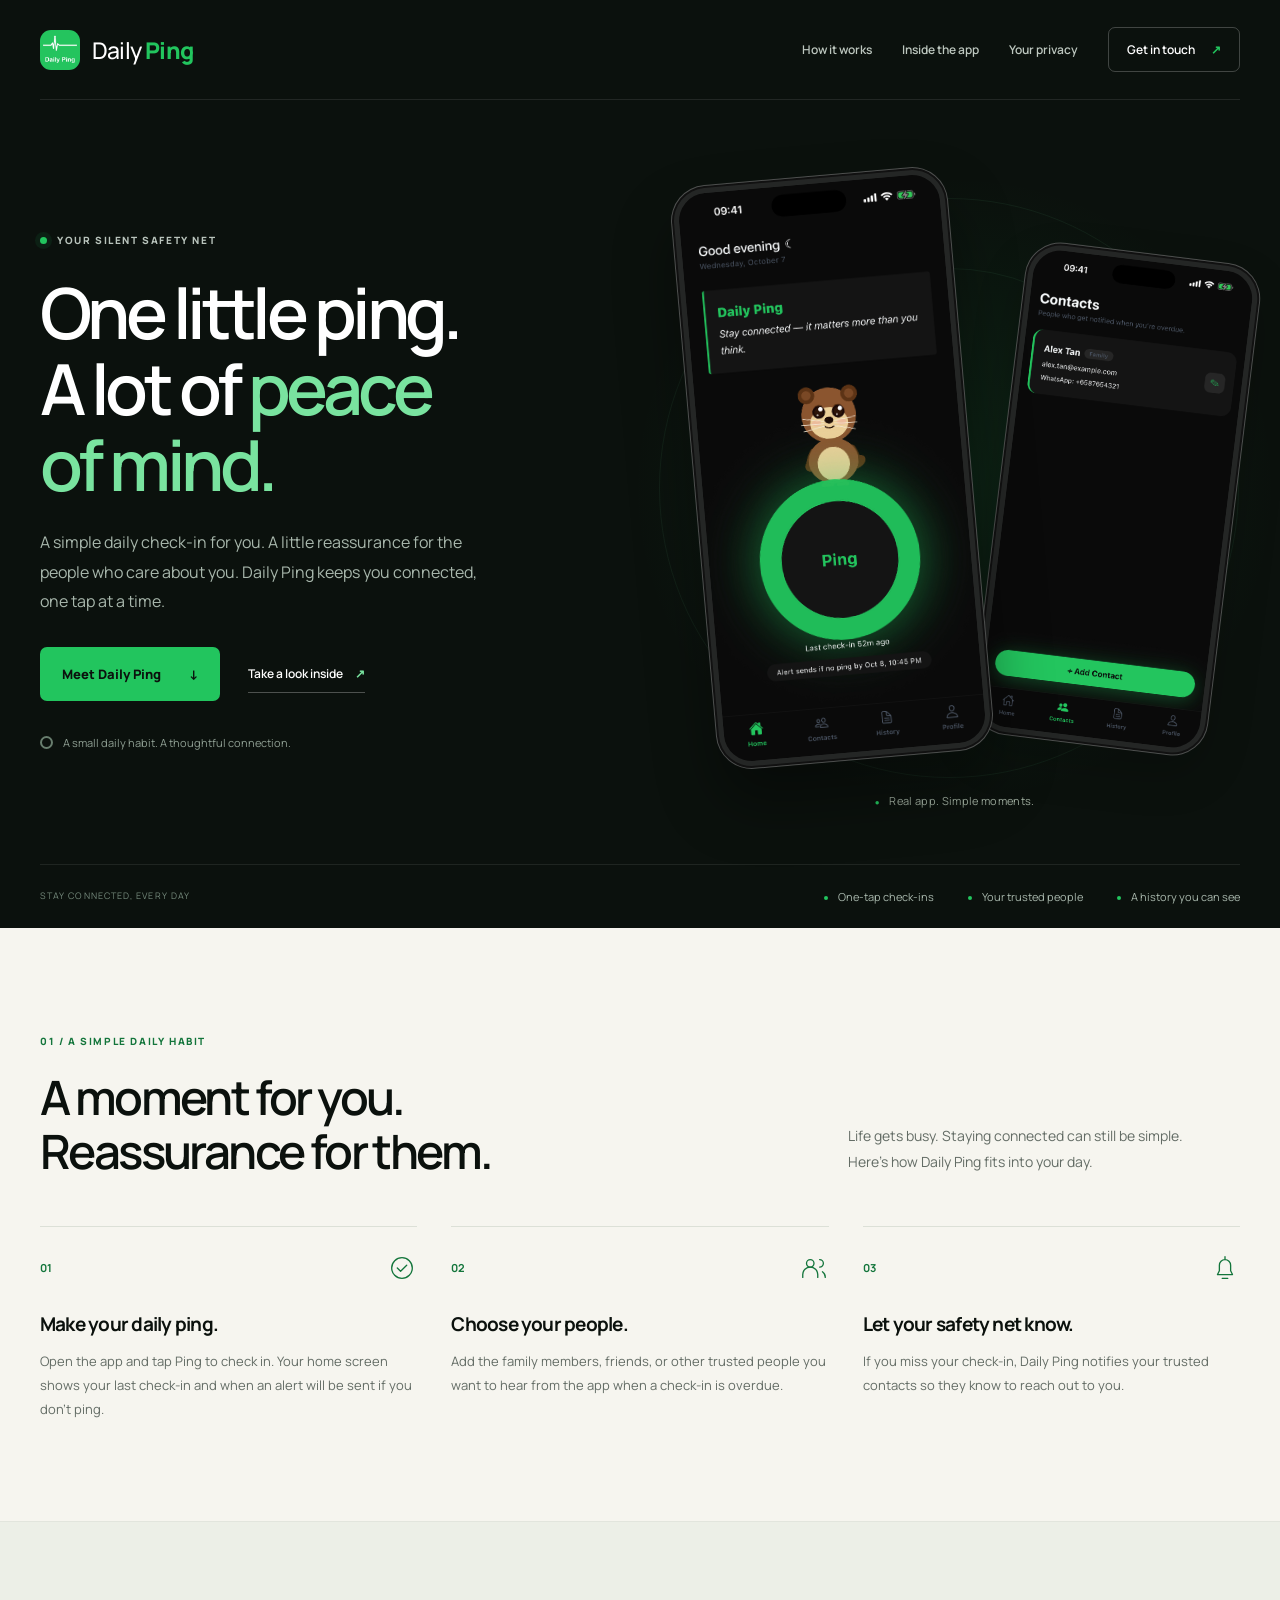
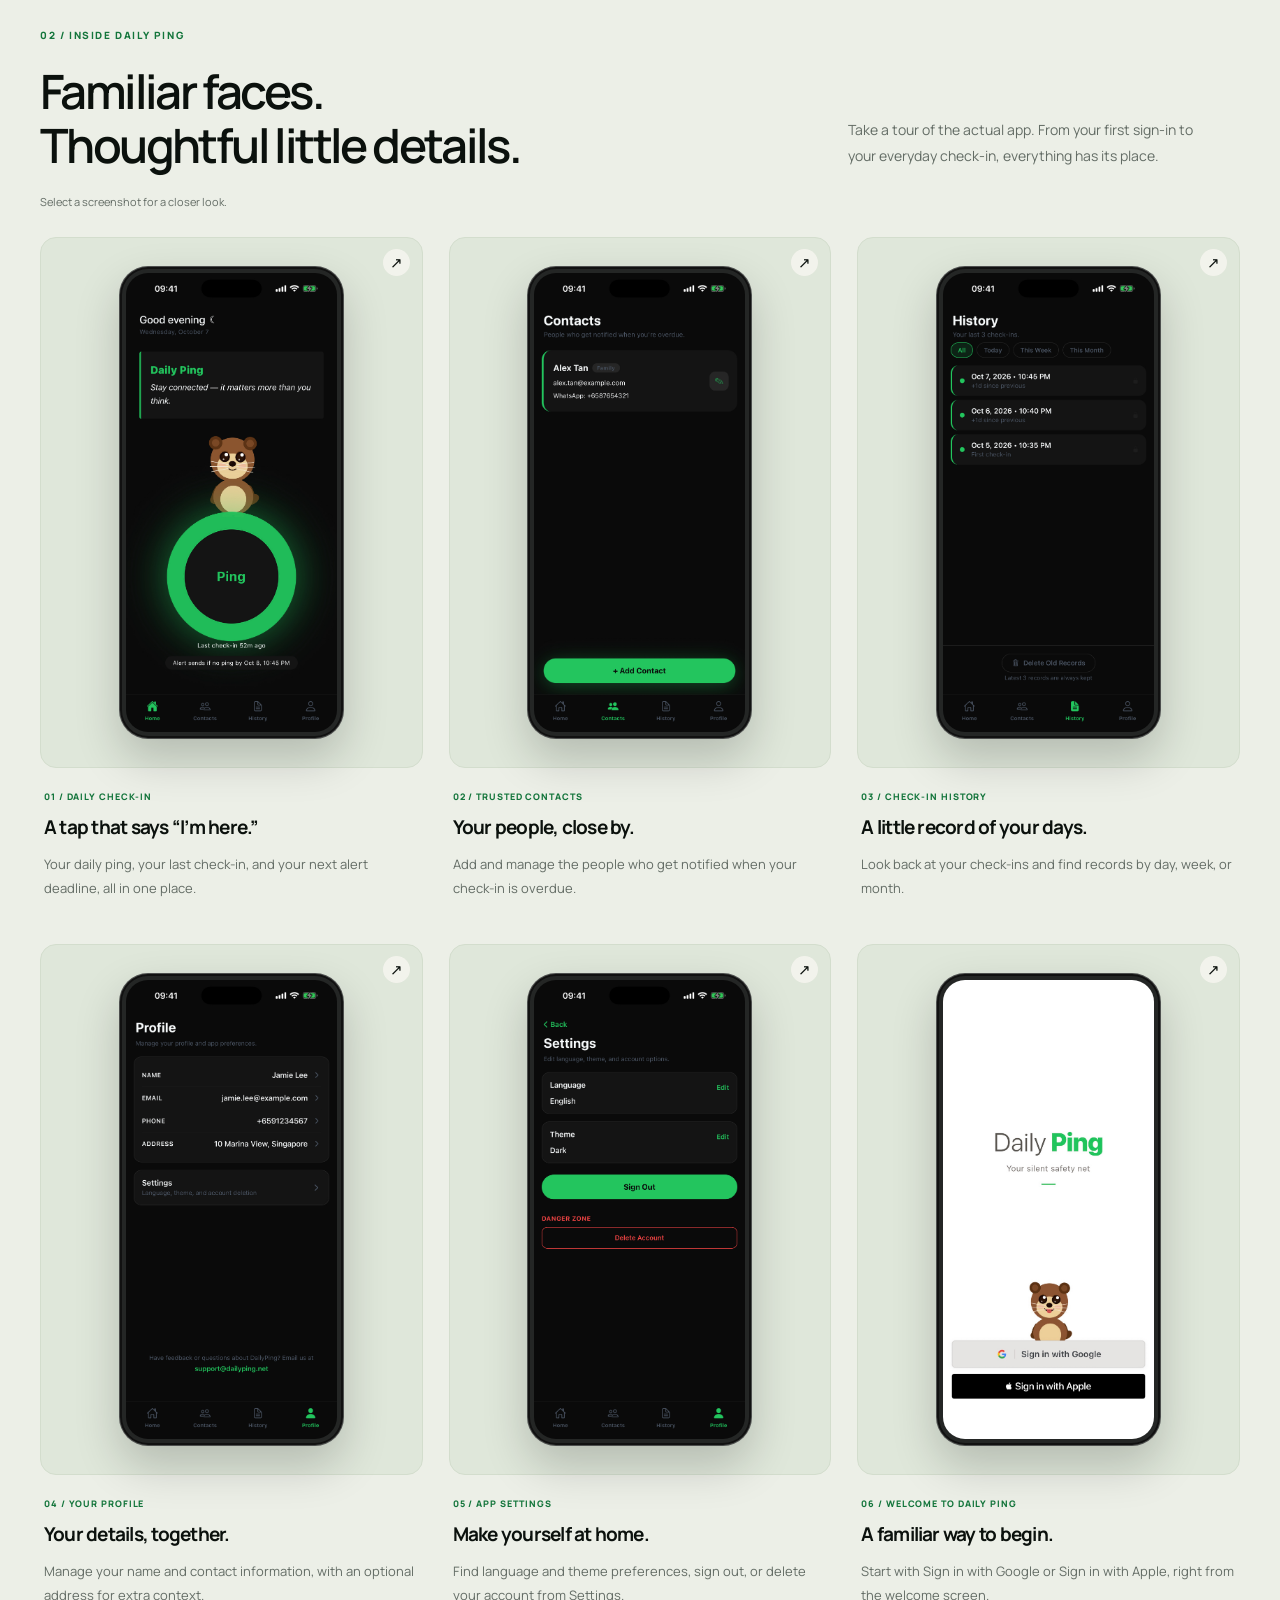
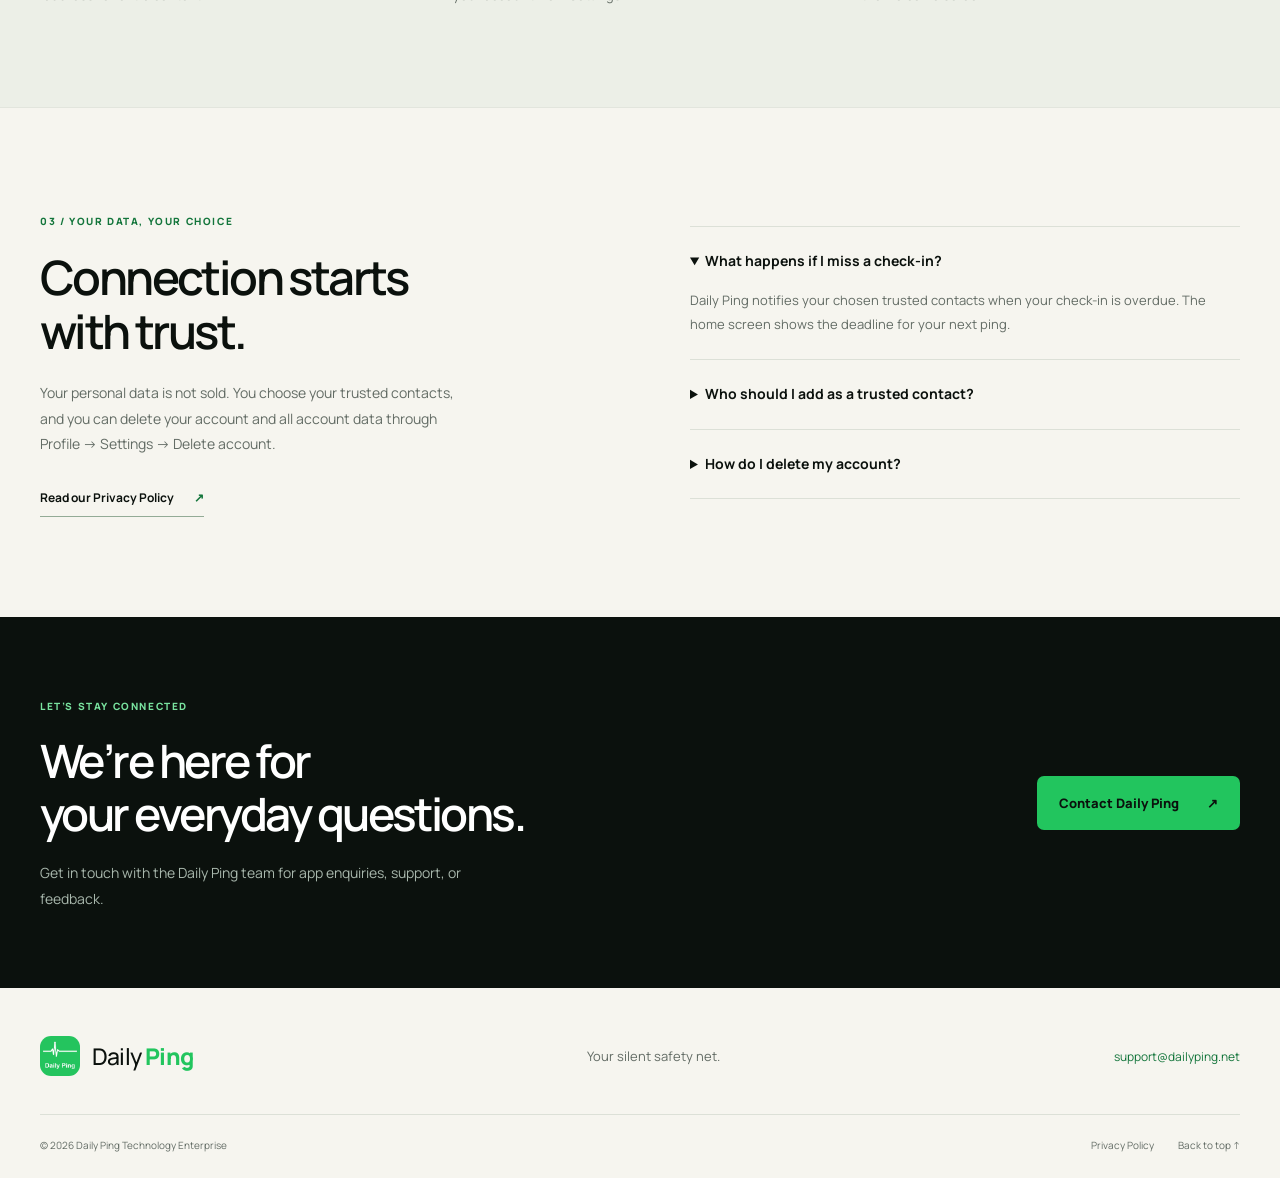
==== commit 8612c9d2: "Introduce Daily Ping app with screenshots on homepage" ====
--- a/index.html
+++ b/index.html
@@ -3,283 +3,127 @@
   <head>
     <meta charset="UTF-8" />
     <meta name="viewport" content="width=device-width, initial-scale=1.0" />
-    <meta
-      name="description"
-      content="DAILY PING TECHNOLOGY ENTERPRISE helps growing businesses build dependable digital systems, websites, cloud infrastructure, and IT support."
-    />
+    <meta name="description" content="Daily Ping is a simple daily check-in app. Send a ping, choose your trusted contacts, and let them know when you miss a check-in." />
     <meta name="theme-color" content="#0b110d" />
-    <title>Daily Ping Technology Enterprise</title>
+    <meta property="og:title" content="Daily Ping — Your silent safety net" />
+    <meta property="og:description" content="One little ping. A lot of peace of mind. Discover a simple way to check in and stay connected to the people who care about you." />
+    <meta property="og:type" content="website" />
+    <meta property="og:url" content="https://dailyping.net/" />
+    <meta property="og:image" content="https://dailyping.net/dailyping.png" />
+    <title>Daily Ping — Your silent safety net</title>
+    <link rel="canonical" href="https://dailyping.net/" />
+    <link rel="icon" href="/dailyping.png" type="image/png" />
     <link rel="preconnect" href="https://fonts.googleapis.com" />
     <link rel="preconnect" href="https://fonts.gstatic.com" crossorigin />
-    <link
-      href="https://fonts.googleapis.com/css2?family=DM+Mono:wght@400;500&amp;family=Manrope:wght@400;500;600;700;800&amp;display=swap"
-      rel="stylesheet"
-    />
-    <link rel="stylesheet" href="styles.css" />
+    <link href="https://fonts.googleapis.com/css2?family=Manrope:wght@400;500;600;700;800&amp;display=swap" rel="stylesheet" />
+    <link rel="stylesheet" href="/app.css" />
   </head>
   <body>
-    <div class="page-noise" aria-hidden="true"></div>
-
-    <header class="site-header" id="top">
-      <a class="brand" href="#top" aria-label="Daily Ping home">
-        <img class="brand-logo" src="dailyping.png" alt="" width="52" height="52" />
-        <span class="brand-copy">
-          <strong>DAILY PING</strong>
-          <small>TECHNOLOGY ENTERPRISE</small>
-        </span>
-      </a>
-
-      <button class="menu-button" type="button" aria-expanded="false" aria-controls="site-nav">
-        <span></span><span></span>
-        <span class="sr-only">Open menu</span>
-      </button>
-
-      <nav class="site-nav" id="site-nav" aria-label="Primary navigation">
-        <a href="#services">Services</a>
-        <a href="#approach">Approach</a>
-        <a href="#about">About</a>
-        <a class="nav-cta" href="#contact">Start a project <span>↗</span></a>
-      </nav>
-    </header>
-
-    <main>
-      <section class="hero" aria-labelledby="hero-title">
-        <div class="hero-grid" aria-hidden="true"></div>
-        <div class="orb orb-one" aria-hidden="true"></div>
-        <div class="orb orb-two" aria-hidden="true"></div>
-
-        <div class="hero-copy reveal">
-          <div class="eyebrow"><span class="pulse-dot"></span> Systems online · Ready to build</div>
-          <h1 id="hero-title">
-            Technology that keeps your
-            <span class="accent-text">business moving.</span>
-          </h1>
-          <p>
-            We design dependable digital experiences, infrastructure, and support systems for
-            ambitious businesses—built to perform today and scale tomorrow.
-          </p>
-          <div class="hero-actions">
-            <a class="button button-primary" href="#contact">Tell us what you need <span>↗</span></a>
-            <a class="text-link" href="#services">Explore our services <span>↓</span></a>
+    <a class="skip-link" href="#main">Skip to content</a>
+    <div class="header-shell" id="top">
+      <header class="site-header container">
+        <a class="brand" href="/" aria-label="Daily Ping home"><img src="/dailyping.png" alt="" width="40" height="40" /><span>Daily <strong>Ping</strong></span></a>
+        <button class="menu-button" type="button" aria-expanded="false" aria-controls="site-nav" aria-label="Open navigation"><span></span><span></span></button>
+        <nav class="site-nav" id="site-nav" aria-label="Main navigation">
+          <a href="#how-it-works">How it works</a>
+          <a href="#inside-the-app">Inside the app</a>
+          <a href="/privacy">Your privacy</a>
+          <a class="nav-contact" href="mailto:support@dailyping.net">Get in touch <span aria-hidden="true">↗</span></a>
+        </nav>
+      </header>
+    </div>
+    <main id="main">
+      <div class="hero-shell">
+        <section class="hero container" aria-labelledby="hero-title">
+          <div class="hero-copy">
+            <span class="eyebrow"><i aria-hidden="true"></i> YOUR SILENT SAFETY NET</span>
+            <h1 id="hero-title">One little ping.<br />A lot of <span>peace<br class="desktop-break" /> of mind.</span></h1>
+            <p>A simple daily check-in for you. A little reassurance for the people who care about you. Daily Ping keeps you connected, one tap at a time.</p>
+            <div class="hero-actions"><a class="button button-green" href="#how-it-works">Meet Daily Ping <span aria-hidden="true">↓</span></a><a class="hero-text-link" href="#inside-the-app">Take a look inside <span aria-hidden="true">↗</span></a></div>
+            <div class="hero-note"><span class="tiny-ring" aria-hidden="true"></span> A small daily habit. A thoughtful connection.</div>
           </div>
-        </div>
-
-        <div class="signal-console reveal delay-one" aria-label="Live system status illustration">
-          <div class="console-topbar">
-            <div class="console-dots"><i></i><i></i><i></i></div>
-            <span>daily_ping / network</span>
-            <span class="live-label">LIVE</span>
+          <div class="hero-preview" aria-label="Daily Ping check-in and trusted contacts screens">
+            <div class="preview-orbit orbit-one" aria-hidden="true"></div><div class="preview-orbit orbit-two" aria-hidden="true"></div>
+            <div class="phone phone-secondary"><img src="/AppScreenshots/02-Contacts.jpg" alt="Daily Ping Contacts screen showing a trusted contact and the Add Contact button." width="1206" height="2622" decoding="async" /></div>
+            <div class="phone phone-primary"><img src="/AppScreenshots/01-Daily-Check-In.jpg" alt="Daily Ping home screen with a friendly mascot, a large green Ping button, the last check-in time, and the next alert deadline." width="1206" height="2622" fetchpriority="high" /></div>
+            <div class="preview-label"><span aria-hidden="true">●</span> Real app. Simple moments.</div>
           </div>
-          <div class="console-body">
-            <div class="radar-wrap">
-              <div class="radar">
-                <span class="radar-sweep"></span>
-                <i class="node node-one"></i>
-                <i class="node node-two"></i>
-                <i class="node node-three"></i>
-                <div class="radar-center"><b>99.9%</b><small>UPTIME</small></div>
-              </div>
-            </div>
-            <div class="console-stats">
-              <div><span>RESPONSE</span><strong>24ms</strong><i class="up">↑ 12%</i></div>
-              <div><span>SECURITY</span><strong>Protected</strong><i class="status-dot"></i></div>
-              <div><span>STATUS</span><strong>All systems go</strong><i class="status-dot"></i></div>
-            </div>
-          </div>
-          <div class="console-log">
-            <span>&gt; ping business_growth</span>
-            <strong>Reply received: ready_to_scale</strong>
-          </div>
-        </div>
-
-        <div class="hero-proof reveal delay-two">
-          <span>BUILT FOR</span>
-          <div><b>Growing teams</b><b>Modern operations</b><b>Real-world reliability</b></div>
-        </div>
-      </section>
-
-      <section class="services section" id="services" aria-labelledby="services-title">
-        <div class="section-heading reveal">
-          <div>
-            <span class="section-index">01 / SERVICES</span>
-            <h2 id="services-title">One technology partner.<br />Every critical connection.</h2>
-          </div>
-          <p>
-            From the first idea to everyday operations, we connect strategy, technology, and
-            support into solutions that simply work.
-          </p>
-        </div>
-
-        <div class="service-grid">
-          <article class="service-card reveal">
-            <div class="service-icon" aria-hidden="true">
-              <svg viewBox="0 0 48 48"><rect x="6" y="9" width="36" height="27" rx="3"/><path d="M6 16h36M16 41h16M24 36v5"/><circle cx="11" cy="12.5" r="1"/></svg>
-            </div>
-            <span class="card-number">01</span>
-            <h3>Web &amp; Digital</h3>
-            <p>Fast, thoughtful websites and digital tools designed around how your customers actually behave.</p>
-            <ul><li>Corporate websites</li><li>Web applications</li><li>E-commerce solutions</li></ul>
-          </article>
-
-          <article class="service-card reveal delay-one">
-            <div class="service-icon" aria-hidden="true">
-              <svg viewBox="0 0 48 48"><path d="M13 35h24a8 8 0 0 0 1-15.9A12 12 0 0 0 15 16a9.5 9.5 0 0 0-2 19Z"/><path d="M17 27h14M21 23l-4 4 4 4M27 23l4 4-4 4"/></svg>
-            </div>
-            <span class="card-number">02</span>
-            <h3>Cloud &amp; Infrastructure</h3>
-            <p>Secure, scalable foundations that give your team the freedom to work from anywhere with confidence.</p>
-            <ul><li>Cloud migration</li><li>Network solutions</li><li>System integration</li></ul>
-          </article>
-
-          <article class="service-card reveal delay-two">
-            <div class="service-icon" aria-hidden="true">
-              <svg viewBox="0 0 48 48"><path d="M24 5 39 11v11c0 9.5-6 17-15 21-9-4-15-11.5-15-21V11l15-6Z"/><path d="m17.5 24 4.5 4.5 9-10"/></svg>
-            </div>
-            <span class="card-number">03</span>
-            <h3>IT Support &amp; Security</h3>
-            <p>Responsive technical support and practical security that protect your people, data, and momentum.</p>
-            <ul><li>Managed IT support</li><li>Cybersecurity</li><li>Monitoring &amp; maintenance</li></ul>
-          </article>
-
-          <article class="service-card featured reveal">
-            <div class="service-icon" aria-hidden="true">
-              <svg viewBox="0 0 48 48"><path d="M24 5v7M24 36v7M5 24h7M36 24h7M10.6 10.6l5 5M32.4 32.4l5 5M37.4 10.6l-5 5M15.6 32.4l-5 5"/><circle cx="24" cy="24" r="8"/></svg>
-            </div>
-            <span class="card-number">04</span>
-            <h3>Technology Consulting</h3>
-            <p>Clear, independent guidance that turns complex technology decisions into a practical roadmap.</p>
-            <ul><li>Digital strategy</li><li>Process automation</li><li>Technology audits</li></ul>
-          </article>
-        </div>
-      </section>
-
-      <section class="approach section" id="approach" aria-labelledby="approach-title">
-        <div class="approach-copy reveal">
-          <span class="section-index">02 / OUR APPROACH</span>
-          <h2 id="approach-title">Clear process.<br />Strong signal.</h2>
-          <p>
-            No black boxes or bloated processes. You get straight answers, visible progress, and a
-            solution shaped around your business—not the other way around.
-          </p>
-          <a class="text-link light" href="#contact">Work with our team <span>↗</span></a>
-        </div>
-
-        <ol class="process-list">
-          <li class="reveal">
-            <span>01</span>
-            <div><h3>Discover</h3><p>We listen, ask the right questions, and map the real problem.</p></div>
-            <i aria-hidden="true">↘</i>
-          </li>
-          <li class="reveal delay-one">
-            <span>02</span>
-            <div><h3>Design</h3><p>We shape a focused solution with clear scope, priorities, and outcomes.</p></div>
-            <i aria-hidden="true">↘</i>
-          </li>
-          <li class="reveal delay-two">
-            <span>03</span>
-            <div><h3>Deliver</h3><p>We build, test, launch, and keep you informed at every milestone.</p></div>
-            <i aria-hidden="true">↘</i>
-          </li>
-          <li class="reveal">
-            <span>04</span>
-            <div><h3>Support</h3><p>We stay close after launch to maintain, improve, and help you scale.</p></div>
-            <i aria-hidden="true">↗</i>
-          </li>
+        </section>
+        <div class="hero-bottom container"><span>STAY CONNECTED, EVERY DAY</span><div><span>One-tap check-ins</span><span>Your trusted people</span><span>A history you can see</span></div></div>
+      </div>
+      <section class="how-section section container" id="how-it-works" aria-labelledby="how-title">
+        <div class="section-heading"><div><span class="eyebrow">01 / A SIMPLE DAILY HABIT</span><h2 id="how-title">A moment for you.<br />Reassurance for them.</h2></div><p>Life gets busy. Staying connected can still be simple. Here’s how Daily Ping fits into your day.</p></div>
+        <ol class="steps">
+          <li><div class="step-top"><span>01</span><svg viewBox="0 0 32 32" aria-hidden="true"><circle cx="16" cy="16" r="11"/><path d="m11 16 3.5 3.5L21 13"/></svg></div><h3>Make your daily ping.</h3><p>Open the app and tap Ping to check in. Your home screen shows your last check-in and when an alert will be sent if you don’t ping.</p></li>
+          <li><div class="step-top"><span>02</span><svg viewBox="0 0 32 32" aria-hidden="true"><circle cx="12" cy="11" r="4"/><path d="M4 26v-3a8 8 0 0 1 16 0v3M22 7a4 4 0 0 1 0 8M25 20a7 7 0 0 1 3 6"/></svg></div><h3>Choose your people.</h3><p>Add the family members, friends, or other trusted people you want to hear from the app when a check-in is overdue.</p></li>
+          <li><div class="step-top"><span>03</span><svg viewBox="0 0 32 32" aria-hidden="true"><path d="M8 23h16l-2-4v-6a6 6 0 0 0-12 0v6l-2 4ZM13 27h6M16 4v3"/></svg></div><h3>Let your safety net know.</h3><p>If you miss your check-in, Daily Ping notifies your trusted contacts so they know to reach out to you.</p></li>
         </ol>
       </section>
-
-      <section class="about section" id="about" aria-labelledby="about-title">
-        <div class="about-visual reveal" aria-hidden="true">
-          <div class="signal-lines">
-            <span></span><span></span><span></span><span></span><span></span>
-            <i></i><i></i><i></i>
-          </div>
-          <div class="about-badge"><strong>ALWAYS<br />CONNECTED</strong><span>●</span></div>
-        </div>
-        <div class="about-copy reveal delay-one">
-          <span class="section-index">03 / ABOUT US</span>
-          <h2 id="about-title">Practical technology.<br />Personal partnership.</h2>
-          <p class="lead">
-            DAILY PING TECHNOLOGY ENTERPRISE exists to make business technology feel less complicated
-            and more useful.
-          </p>
-          <p>
-            We combine technical depth with a grounded understanding of day-to-day business. That
-            means solutions that are not only well built, but realistic to run, maintain, and grow.
-          </p>
-          <div class="values">
-            <div><strong>Clear</strong><span>No jargon. No surprises.</span></div>
-            <div><strong>Reliable</strong><span>Built for the real world.</span></div>
-            <div><strong>Responsive</strong><span>Here when it matters.</span></div>
+      <section class="tour-section section" id="inside-the-app" aria-labelledby="tour-title">
+        <div class="container">
+          <div class="section-heading"><div><span class="eyebrow">02 / INSIDE DAILY PING</span><h2 id="tour-title">Familiar faces.<br />Thoughtful little details.</h2></div><p>Take a tour of the actual app. From your first sign-in to your everyday check-in, everything has its place.</p></div>
+          <p class="gallery-hint">Select a screenshot for a closer look.<span class="mobile-hint"> Swipe to explore all six screens.</span></p>
+          <div class="screenshot-gallery" aria-label="Six Daily Ping app screens">
+          <figure class="screen-card">
+            <button class="screen-button" type="button" data-screen="/AppScreenshots/01-Daily-Check-In.jpg" aria-label="Enlarge daily check-in screenshot">
+              <span class="screen-stage"><span class="phone"><img src="/AppScreenshots/01-Daily-Check-In.jpg" alt="Daily Check-In screen with the Ping button, last check-in time, and alert deadline." width="1206" height="2622" loading="lazy" decoding="async" /></span></span>
+              <span class="enlarge-mark" aria-hidden="true">↗</span>
+            </button>
+            <figcaption><span class="screen-number">01 / DAILY CHECK-IN</span><h3>A tap that says “I’m here.”</h3><p>Your daily ping, your last check-in, and your next alert deadline, all in one place.</p></figcaption>
+          </figure>
+          <figure class="screen-card">
+            <button class="screen-button" type="button" data-screen="/AppScreenshots/02-Contacts.jpg" aria-label="Enlarge trusted contacts screenshot">
+              <span class="screen-stage"><span class="phone"><img src="/AppScreenshots/02-Contacts.jpg" alt="Contacts screen listing a trusted contact with email and phone details and an Add Contact button." width="1206" height="2622" loading="lazy" decoding="async" /></span></span>
+              <span class="enlarge-mark" aria-hidden="true">↗</span>
+            </button>
+            <figcaption><span class="screen-number">02 / TRUSTED CONTACTS</span><h3>Your people, close by.</h3><p>Add and manage the people who get notified when your check-in is overdue.</p></figcaption>
+          </figure>
+          <figure class="screen-card">
+            <button class="screen-button" type="button" data-screen="/AppScreenshots/03-History.jpg" aria-label="Enlarge check-in history screenshot">
+              <span class="screen-stage"><span class="phone"><img src="/AppScreenshots/03-History.jpg" alt="History screen with dated check-in records and filters for all records, today, this week, and this month." width="1206" height="2622" loading="lazy" decoding="async" /></span></span>
+              <span class="enlarge-mark" aria-hidden="true">↗</span>
+            </button>
+            <figcaption><span class="screen-number">03 / CHECK-IN HISTORY</span><h3>A little record of your days.</h3><p>Look back at your check-ins and find records by day, week, or month.</p></figcaption>
+          </figure>
+          <figure class="screen-card">
+            <button class="screen-button" type="button" data-screen="/AppScreenshots/04-Profile.jpg" aria-label="Enlarge your profile screenshot">
+              <span class="screen-stage"><span class="phone"><img src="/AppScreenshots/04-Profile.jpg" alt="Profile screen with name, email, phone, optional address, and a link to Settings." width="1206" height="2622" loading="lazy" decoding="async" /></span></span>
+              <span class="enlarge-mark" aria-hidden="true">↗</span>
+            </button>
+            <figcaption><span class="screen-number">04 / YOUR PROFILE</span><h3>Your details, together.</h3><p>Manage your name and contact information, with an optional address for extra context.</p></figcaption>
+          </figure>
+          <figure class="screen-card">
+            <button class="screen-button" type="button" data-screen="/AppScreenshots/05-Settings.jpg" aria-label="Enlarge app settings screenshot">
+              <span class="screen-stage"><span class="phone"><img src="/AppScreenshots/05-Settings.jpg" alt="Settings screen showing language, theme, Sign Out, and Delete Account controls." width="1206" height="2622" loading="lazy" decoding="async" /></span></span>
+              <span class="enlarge-mark" aria-hidden="true">↗</span>
+            </button>
+            <figcaption><span class="screen-number">05 / APP SETTINGS</span><h3>Make yourself at home.</h3><p>Find language and theme preferences, sign out, or delete your account from Settings.</p></figcaption>
+          </figure>
+          <figure class="screen-card">
+            <button class="screen-button" type="button" data-screen="/AppScreenshots/06-Sign-In.jpg" aria-label="Enlarge welcome to daily ping screenshot">
+              <span class="screen-stage"><span class="phone"><img src="/AppScreenshots/06-Sign-In.jpg" alt="Daily Ping welcome screen with its mascot and Sign in with Google and Sign in with Apple options." width="1206" height="2622" loading="lazy" decoding="async" /></span></span>
+              <span class="enlarge-mark" aria-hidden="true">↗</span>
+            </button>
+            <figcaption><span class="screen-number">06 / WELCOME TO DAILY PING</span><h3>A familiar way to begin.</h3><p>Start with Sign in with Google or Sign in with Apple, right from the welcome screen.</p></figcaption>
+          </figure>
           </div>
         </div>
       </section>
-
-      <section class="contact section" id="contact" aria-labelledby="contact-title">
-        <div class="contact-inner">
-          <div class="contact-copy reveal">
-            <span class="section-index">04 / LET'S CONNECT</span>
-            <h2 id="contact-title">Ready for a better<br />technology partner?</h2>
-            <p>Tell us where you want to go. We’ll help you find the clearest way forward.</p>
-            <div class="availability"><span class="pulse-dot"></span> Accepting new projects</div>
-            <a class="contact-email" href="mailto:support@dailyping.net">
-              support@dailyping.net <span>↗</span>
-            </a>
-          </div>
-
-          <form class="contact-form reveal delay-one" id="contact-form">
-            <div class="field-row">
-              <label>
-                <span>Your name</span>
-                <input type="text" name="name" autocomplete="name" placeholder="Jane Tan" required />
-              </label>
-              <label>
-                <span>Work email</span>
-                <input type="email" name="email" autocomplete="email" placeholder="jane@company.com" required />
-              </label>
-            </div>
-            <label>
-              <span>What can we help with?</span>
-              <select name="service" required>
-                <option value="" selected disabled>Select a service</option>
-                <option>Web &amp; Digital</option>
-                <option>Cloud &amp; Infrastructure</option>
-                <option>IT Support &amp; Security</option>
-                <option>Technology Consulting</option>
-                <option>Something else</option>
-              </select>
-            </label>
-            <label>
-              <span>Tell us a little about your project</span>
-              <textarea name="message" rows="4" placeholder="What would you like to achieve?" required></textarea>
-            </label>
-            <button class="button button-primary" type="submit">Send project enquiry <span>↗</span></button>
-            <p class="form-note" id="form-note" aria-live="polite">
-              Submitting opens a ready-to-send email addressed to support@dailyping.net.
-            </p>
-          </form>
+      <section class="privacy-section section container" aria-labelledby="privacy-title">
+        <div class="privacy-copy"><span class="eyebrow">03 / YOUR DATA, YOUR CHOICE</span><h2 id="privacy-title">Connection starts<br />with trust.</h2><p>Your personal data is not sold. You choose your trusted contacts, and you can delete your account and all account data through Profile → Settings → Delete account.</p><a class="text-link" href="/privacy">Read our Privacy Policy <span aria-hidden="true">↗</span></a></div>
+        <div class="questions">
+          <details open><summary>What happens if I miss a check-in?</summary><p>Daily Ping notifies your chosen trusted contacts when your check-in is overdue. The home screen shows the deadline for your next ping.</p></details>
+          <details><summary>Who should I add as a trusted contact?</summary><p>Choose someone you trust to reach out to you, such as a family member or friend. Let them know and get their permission before adding their contact details.</p></details>
+          <details><summary>How do I delete my account?</summary><p>Open Profile, go to Settings, and select Delete account. This removes all your Daily Ping account data. If you need help, email <a href="mailto:support@dailyping.net">support@dailyping.net</a>.</p></details>
         </div>
       </section>
+      <section class="contact-section" id="contact" aria-labelledby="contact-title"><div class="container contact-inner"><div><span class="eyebrow">LET’S STAY CONNECTED</span><h2 id="contact-title">We’re here for<br />your everyday questions.</h2><p>Get in touch with the Daily Ping team for app enquiries, support, or feedback.</p></div><a class="button button-green" href="mailto:support@dailyping.net">Contact Daily Ping <span aria-hidden="true">↗</span></a></div></section>
     </main>
-
-    <footer class="site-footer">
-      <div class="footer-top">
-        <a class="brand footer-brand" href="#top">
-          <img class="brand-logo" src="dailyping.png" alt="" width="52" height="52" />
-          <span class="brand-copy"><strong>DAILY PING</strong><small>TECHNOLOGY ENTERPRISE</small></span>
-        </a>
-        <p>
-          Dependable technology for businesses<br />that are ready to move forward.<br />
-          <a class="footer-email" href="mailto:support@dailyping.net">support@dailyping.net</a>
-        </p>
-        <a class="back-to-top" href="#top">Back to top ↑</a>
-      </div>
-      <div class="footer-bottom">
-        <span>© <span id="year"></span> Daily Ping Technology Enterprise</span>
-        <a class="footer-privacy" href="/privacy">Privacy Policy</a>
-      </div>
+    <footer class="site-footer container">
+      <div class="footer-top"><a class="brand" href="#top"><img src="/dailyping.png" alt="" width="40" height="40" loading="lazy" /><span>Daily <strong>Ping</strong></span></a><p>Your silent safety net.</p><a href="mailto:support@dailyping.net">support@dailyping.net</a></div>
+      <div class="footer-bottom"><span>© <span id="year">2026</span> Daily Ping Technology Enterprise</span><div><a href="/privacy">Privacy Policy</a><a href="#top">Back to top ↑</a></div></div>
     </footer>
-
-    <script src="script.js"></script>
+    <dialog class="screenshot-dialog" aria-labelledby="screenshot-title"><div class="dialog-bar"><h2 id="screenshot-title">App screenshot</h2><button class="dialog-close" type="button" aria-label="Close screenshot">Close <span aria-hidden="true">×</span></button></div><img class="dialog-image" alt="" width="1206" height="2622" /></dialog>
+    <script src="/script.js"></script>
   </body>
 </html>
--- a/app.css
+++ b/app.css
@@ -0,0 +1,196 @@
+:root { --ink: #0b110d; --paper: #f6f5ef; --green: #22c55e; --green-dark: #13753b; --muted: #636c65; --line: #dce0d7; --sans: "Manrope", sans-serif; }
+* { box-sizing: border-box; }
+html { scroll-behavior: smooth; scroll-padding-top: 30px; }
+body { margin: 0; background: var(--paper); color: var(--ink); font-family: var(--sans); -webkit-font-smoothing: antialiased; }
+img { max-width: 100%; display: block; }
+a { color: inherit; text-decoration: none; }
+button { font: inherit; }
+a, button, summary { -webkit-tap-highlight-color: transparent; }
+a:focus-visible, button:focus-visible, summary:focus-visible { outline: 3px solid var(--green); outline-offset: 6px; }
+.container { width: min(1200px, calc(100% - 80px)); margin-inline: auto; }
+.skip-link { position: absolute; top: -100px; left: 20px; z-index: 100; background: var(--paper); color: var(--ink); padding: 14px; }
+.skip-link:focus { top: 16px; }
+.header-shell, .hero-shell { background: var(--ink); color: white; }
+.hero-shell { overflow: hidden; }
+.site-header { position: relative; z-index: 5; min-height: 100px; display: flex; align-items: center; justify-content: space-between; gap: 30px; border-bottom: 1px solid #ffffff18; }
+.brand { display: inline-flex; align-items: center; gap: 12px; flex-shrink: 0; font-size: 23px; letter-spacing: -.8px; font-weight: 500; }
+.brand img { width: 40px; height: 40px; border-radius: 11px; }
+.brand strong { font-weight: 800; color: var(--green); }
+.site-nav { display: flex; align-items: center; gap: 30px; font-size: 12px; font-weight: 600; }
+.site-nav > a { color: #bdc7bf; transition: color .2s; }
+.site-nav > a:hover { color: white; }
+.site-nav .nav-contact { color: white; border: 1px solid #ffffff38; border-radius: 7px; padding: 13px 18px; }
+.nav-contact span { margin-left: 14px; color: var(--green); }
+.menu-button { display: none; }
+.hero { position: relative; display: grid; grid-template-columns: 1.05fr 1fr; align-items: center; gap: 30px; padding-block: 62px 48px; }
+.hero-copy { position: relative; z-index: 2; }
+.eyebrow { display: inline-flex; align-items: center; gap: 10px; font-size: 10px; font-weight: 800; letter-spacing: .16em; color: var(--green-dark); }
+.hero .eyebrow { color: #b9c4bc; }
+.eyebrow i { width: 7px; height: 7px; background: var(--green); border-radius: 50%; box-shadow: 0 0 0 5px #22c55e15; }
+h1 { margin: 25px 0 0; font-size: clamp(50px, 5.5vw, 76px); font-weight: 600; letter-spacing: -.065em; line-height: 1.08; }
+h1 span { color: #79e39f; }
+.hero-copy > p { max-width: 440px; margin: 26px 0 30px; font-size: 16px; line-height: 1.85; color: #a8b7ac; }
+.hero-actions { display: flex; gap: 28px; align-items: center; flex-wrap: wrap; }
+.button { display: inline-flex; align-items: center; justify-content: space-between; gap: 28px; min-height: 54px; padding: 16px 22px; border-radius: 7px; font-size: 13px; font-weight: 800; transition: background .2s, transform .2s; }
+.button-green { background: var(--green); color: var(--ink); }
+.button-green:hover { background: #79e39f; transform: translateY(-2px); }
+.hero-text-link { font-size: 12px; font-weight: 600; border-bottom: 1px solid #ffffff45; padding-block: 10px; }
+.hero-text-link span { color: #79e39f; margin-left: 10px; }
+.hero-note { display: flex; align-items: center; gap: 10px; margin-top: 34px; font-size: 11px; color: #8f9f93; line-height: 1.5; }
+.tiny-ring { width: 13px; height: 13px; border: 2px solid #687e6e; border-radius: 50%; flex-shrink: 0; }
+.hero-preview { position: relative; height: 654px; min-width: 0; }
+.hero-preview::before { content: ""; position: absolute; inset: 0 -50px; background: radial-gradient(ellipse at center, #22c55e1c, transparent 68%); }
+.preview-orbit { position: absolute; width: 580px; height: 580px; border: 1px solid #64c38015; border-radius: 50%; top: 36px; left: -10px; }
+.orbit-two { width: 440px; height: 440px; top: 106px; left: 60px; }
+.phone { display: block; overflow: hidden; padding: 7px; border: 1px solid #ffffff30; background: #242625; border-radius: 36px; box-shadow: 0 20px 45px #00000030, inset 0 0 0 2px #111; }
+.phone img { width: 100%; height: auto; border-radius: 28px; }
+.hero-preview .phone { position: absolute; }
+.phone-primary { width: 278px; top: 13px; left: 24px; z-index: 2; transform: rotate(-5deg); box-shadow: 0 35px 60px #00000060, inset 0 0 0 2px #111; }
+.phone-secondary { width: 237px; top: 89px; right: 5px; transform: rotate(7deg); }
+.preview-label { position: absolute; bottom: 8px; left: 0; right: 0; text-align: center; color: #9fad9f; font-size: 11px; letter-spacing: .03em; }
+.preview-label span { color: var(--green); font-size: 8px; margin-right: 7px; }
+.hero-bottom { border-top: 1px solid #ffffff15; padding-block: 24px; display: flex; justify-content: space-between; gap: 24px; font-size: 11px; color: #a8b7ac; }
+.hero-bottom > span { font-size: 9px; letter-spacing: .12em; color: #758a7c; }
+.hero-bottom > div { display: flex; flex-wrap: wrap; gap: 34px; }
+.hero-bottom > div span::before { content: ""; display: inline-block; width: 4px; height: 4px; margin-right: 10px; background: var(--green); border-radius: 50%; vertical-align: middle; }
+.section { padding-block: 100px; }
+.section-heading { display: grid; grid-template-columns: 1.3fr .7fr; gap: 80px; align-items: end; margin-bottom: 48px; }
+h2 { margin: 20px 0 0; font-size: clamp(32px, 3.7vw, 49px); line-height: 1.14; letter-spacing: -.055em; font-weight: 600; }
+.section-heading > p { margin: 0 0 3px; max-width: 360px; color: var(--muted); font-size: 14px; line-height: 1.85; }
+.steps { list-style: none; display: grid; grid-template-columns: repeat(3, 1fr); gap: 34px; margin: 0; padding: 0; }
+.steps > li { padding-top: 26px; border-top: 1px solid var(--line); }
+.step-top { display: flex; align-items: center; justify-content: space-between; margin-bottom: 28px; }
+.step-top > span { font-size: 11px; color: var(--green-dark); font-weight: 700; }
+.step-top svg { width: 30px; height: 30px; stroke: var(--green-dark); fill: none; stroke-width: 1.4; stroke-linecap: round; stroke-linejoin: round; }
+h3 { margin: 0 0 12px; font-size: 19px; letter-spacing: -.04em; font-weight: 700; }
+.steps p, .screen-card p { font-size: 13px; line-height: 1.85; color: var(--muted); margin: 0; }
+.tour-section { background: #ecefe7; border-block: 1px solid #e2e5dd; }
+.tour-section .section-heading { margin-bottom: 22px; }
+.gallery-hint { color: var(--muted); margin: 0 0 28px; font-size: 11px; }
+.mobile-hint { display: none; }
+.screenshot-gallery { display: grid; grid-template-columns: repeat(3, minmax(0, 1fr)); gap: 44px 26px; }
+.screen-card { margin: 0; min-width: 0; }
+.screen-button { display: block; position: relative; width: 100%; padding: 0; background: none; border: 0; cursor: zoom-in; color: var(--ink); }
+.screen-stage { display: flex; justify-content: center; padding: 28px 22px; background: #dfe7da; border: 1px solid #d3ddcd; border-radius: 16px; transition: background .2s; }
+.screen-button:hover .screen-stage { background: #d2dfcb; }
+.screen-stage .phone { width: 225px; max-width: 100%; border-radius: 29px; padding: 6px; }
+.screen-stage .phone img { border-radius: 22px; }
+.enlarge-mark { position: absolute; right: 13px; top: 12px; width: 27px; height: 27px; display: grid; place-items: center; border-radius: 50%; background: #f6f5efd9; font-size: 15px; }
+.screen-card figcaption { padding: 22px 4px 0; }
+.screen-number { display: block; color: var(--green-dark); font-size: 9px; font-weight: 800; letter-spacing: .1em; margin-bottom: 11px; }
+.screen-card h3 { font-size: 19px; }
+.privacy-section { display: grid; grid-template-columns: 1fr 1fr; gap: 100px; align-items: center; }
+.privacy-copy > p { color: var(--muted); font-size: 14px; line-height: 1.85; max-width: 430px; margin: 22px 0; }
+.text-link { display: inline-flex; gap: 20px; font-size: 12px; font-weight: 700; border-bottom: 1px solid #93ab96; padding-block: 10px; }
+.text-link span { color: var(--green-dark); }
+.questions details { padding: 23px 0; border-top: 1px solid var(--line); }
+.questions details:last-child { border-bottom: 1px solid var(--line); }
+.questions summary { cursor: pointer; font-size: 14px; font-weight: 700; line-height: 1.6; }
+.questions details p { margin: 16px 0 0; color: var(--muted); font-size: 13px; line-height: 1.85; }
+.questions a { color: var(--green-dark); text-decoration: underline; overflow-wrap: anywhere; }
+.contact-section { background: var(--ink); color: white; padding-block: 76px; }
+.contact-inner { display: flex; justify-content: space-between; align-items: center; gap: 40px; }
+.contact-section .eyebrow { color: #79e39f; }
+.contact-section h2 { font-size: clamp(32px, 3.7vw, 46px); }
+.contact-section p { max-width: 450px; margin: 20px 0 0; font-size: 14px; line-height: 1.85; color: #a8b7ac; }
+.contact-inner .button { flex-shrink: 0; }
+.site-footer { padding-block: 46px 24px; }
+.footer-top { display: flex; gap: 30px; justify-content: space-between; align-items: center; padding-bottom: 36px; }
+.footer-top p { font-size: 13px; color: var(--muted); }
+.footer-top > a:last-child { font-size: 12px; color: var(--green-dark); }
+.footer-bottom { display: flex; justify-content: space-between; gap: 26px; padding-top: 22px; border-top: 1px solid var(--line); font-size: 10px; color: var(--muted); line-height: 1.7; }
+.footer-bottom > div { display: flex; gap: 24px; flex-shrink: 0; }
+.footer-bottom a:hover, .footer-top > a:last-child:hover { text-decoration: underline; }
+.screenshot-dialog { width: min(520px, calc(100% - 28px)); max-height: calc(100dvh - 32px); border: 1px solid #ffffff30; border-radius: 16px; padding: 18px; background: var(--ink); color: white; }
+.screenshot-dialog::backdrop { background: #000b; backdrop-filter: blur(7px); }
+.dialog-bar { display: flex; gap: 18px; align-items: center; justify-content: space-between; margin-bottom: 18px; }
+.dialog-bar h2 { font-size: 14px; letter-spacing: 0; margin: 0; }
+.dialog-close { border: 1px solid #ffffff40; border-radius: 6px; padding: 8px 12px; background: transparent; color: white; font-size: 12px; cursor: pointer; flex-shrink: 0; }
+.dialog-close span { margin-left: 10px; font-size: 18px; }
+.dialog-image { width: auto; height: auto; max-width: 100%; max-height: calc(100dvh - 135px); margin-inline: auto; border-radius: 16px; }
+body.dialog-open { overflow: hidden; }
+@media (max-width: 1100px) {
+  .container { width: calc(100% - 56px); }
+  .site-nav { gap: 20px; }
+  .hero { gap: 18px; }
+  h1 { font-size: clamp(48px, 5.5vw, 64px); }
+  .hero-preview { height: 575px; }
+  .phone-primary { width: 242px; top: 10px; left: 10px; }
+  .phone-secondary { width: 203px; top: 82px; right: -8px; }
+  .preview-orbit { width: 440px; height: 440px; }
+  .orbit-two { width: 330px; height: 330px; }
+  .hero-actions { gap: 18px; }
+  .section-heading, .privacy-section { gap: 50px; }
+  .screen-stage { padding: 25px 18px; }
+}
+@media (max-width: 800px) {
+  .container { width: calc(100% - 40px); }
+  .site-header { min-height: 80px; flex-wrap: wrap; gap: 16px; padding-block: 18px; }
+  .brand { font-size: 21px; }
+  .site-nav { width: 100%; flex-wrap: wrap; gap: 18px; }
+  .js .menu-button { display: grid; gap: 6px; align-content: center; width: 44px; height: 44px; padding: 12px 9px; border: 1px solid #ffffff30; border-radius: 6px; background: transparent; }
+  .menu-button span { height: 1px; background: white; }
+  .js .site-nav { display: none; }
+  .js .site-nav.open { display: flex; padding-block: 8px; }
+  .site-nav .nav-contact { padding: 9px 12px; }
+  .hero { grid-template-columns: 1fr; padding-block: 48px 22px; gap: 36px; }
+  h1 { font-size: clamp(46px, 8.2vw, 66px); }
+  .desktop-break { display: none; }
+  .hero-copy > p { max-width: 540px; }
+  .hero-preview { width: min(480px, 100%); height: 610px; justify-self: center; }
+  .phone-primary { width: 258px; left: 18px; }
+  .phone-secondary { width: 221px; right: 8px; }
+  .hero-bottom { flex-direction: column; gap: 16px; }
+  .hero-bottom > div { gap: 20px; }
+  .section { padding-block: 68px; }
+  .section-heading { grid-template-columns: 1fr; gap: 22px; margin-bottom: 36px; }
+  .section-heading > p { max-width: 520px; }
+  .steps { gap: 24px; }
+  .steps h3 { font-size: 17px; }
+  .steps p { font-size: 12px; }
+  .screenshot-gallery { grid-template-columns: repeat(2, minmax(0, 1fr)); }
+  .privacy-section { grid-template-columns: 1fr; gap: 38px; }
+  .contact-inner { align-items: flex-start; flex-direction: column; gap: 28px; }
+  .contact-section { padding-block: 58px; }
+  .footer-top { flex-wrap: wrap; }
+  .footer-top p { margin: 0; }
+}
+@media (max-width: 540px) {
+  .hero { padding-top: 36px; }
+  h1 { font-size: clamp(39px, 10.7vw, 57px); }
+  .hero-copy > p { font-size: 14px; margin-block: 22px 26px; }
+  .hero-actions { gap: 14px; }
+  .button { min-height: 50px; padding: 14px 17px; gap: 17px; font-size: 12px; }
+  .hero-text-link { font-size: 11px; }
+  .hero-note { font-size: 10px; margin-top: 26px; }
+  .hero-preview { height: 510px; margin-top: 5px; }
+  .phone-primary { width: 216px; left: 5px; }
+  .phone-secondary { width: 178px; right: 0; top: 75px; }
+  .preview-label { bottom: 1px; }
+  .preview-orbit { width: 370px; height: 370px; left: -20px; }
+  .orbit-two { width: 290px; height: 290px; left: 20px; }
+  .hero-bottom > div { gap: 12px 18px; font-size: 10px; }
+  .steps { grid-template-columns: 1fr; gap: 30px; }
+  .step-top { margin-bottom: 17px; }
+  .steps h3 { font-size: 20px; }
+  .steps p { font-size: 13px; }
+  .screenshot-gallery { display: flex; overflow-x: auto; scroll-snap-type: x mandatory; gap: 18px; margin-inline: -20px; padding: 6px 20px 20px; scroll-padding-inline: 20px; }
+  .screen-card { flex: 0 0 min(80vw, 310px); scroll-snap-align: start; }
+  .screen-stage { padding: 26px 24px; }
+  .screen-stage .phone { width: 225px; }
+  .mobile-hint { display: inline; }
+  .gallery-hint { line-height: 1.8; }
+  .footer-top { display: grid; gap: 18px; }
+  .footer-bottom { flex-direction: column; gap: 16px; }
+  .dialog-bar h2 { font-size: 12px; }
+}
+@media (max-width: 360px) {
+  .hero-preview { height: 452px; }
+  .phone-primary { width: 188px; }
+  .phone-secondary { width: 158px; right: -4px; }
+  .hero-actions { align-items: flex-start; flex-direction: column; gap: 8px; }
+}
+@media (prefers-reduced-motion: reduce) {
+  html { scroll-behavior: auto; }
+  *, *::before, *::after { transition: none !important; }
+}
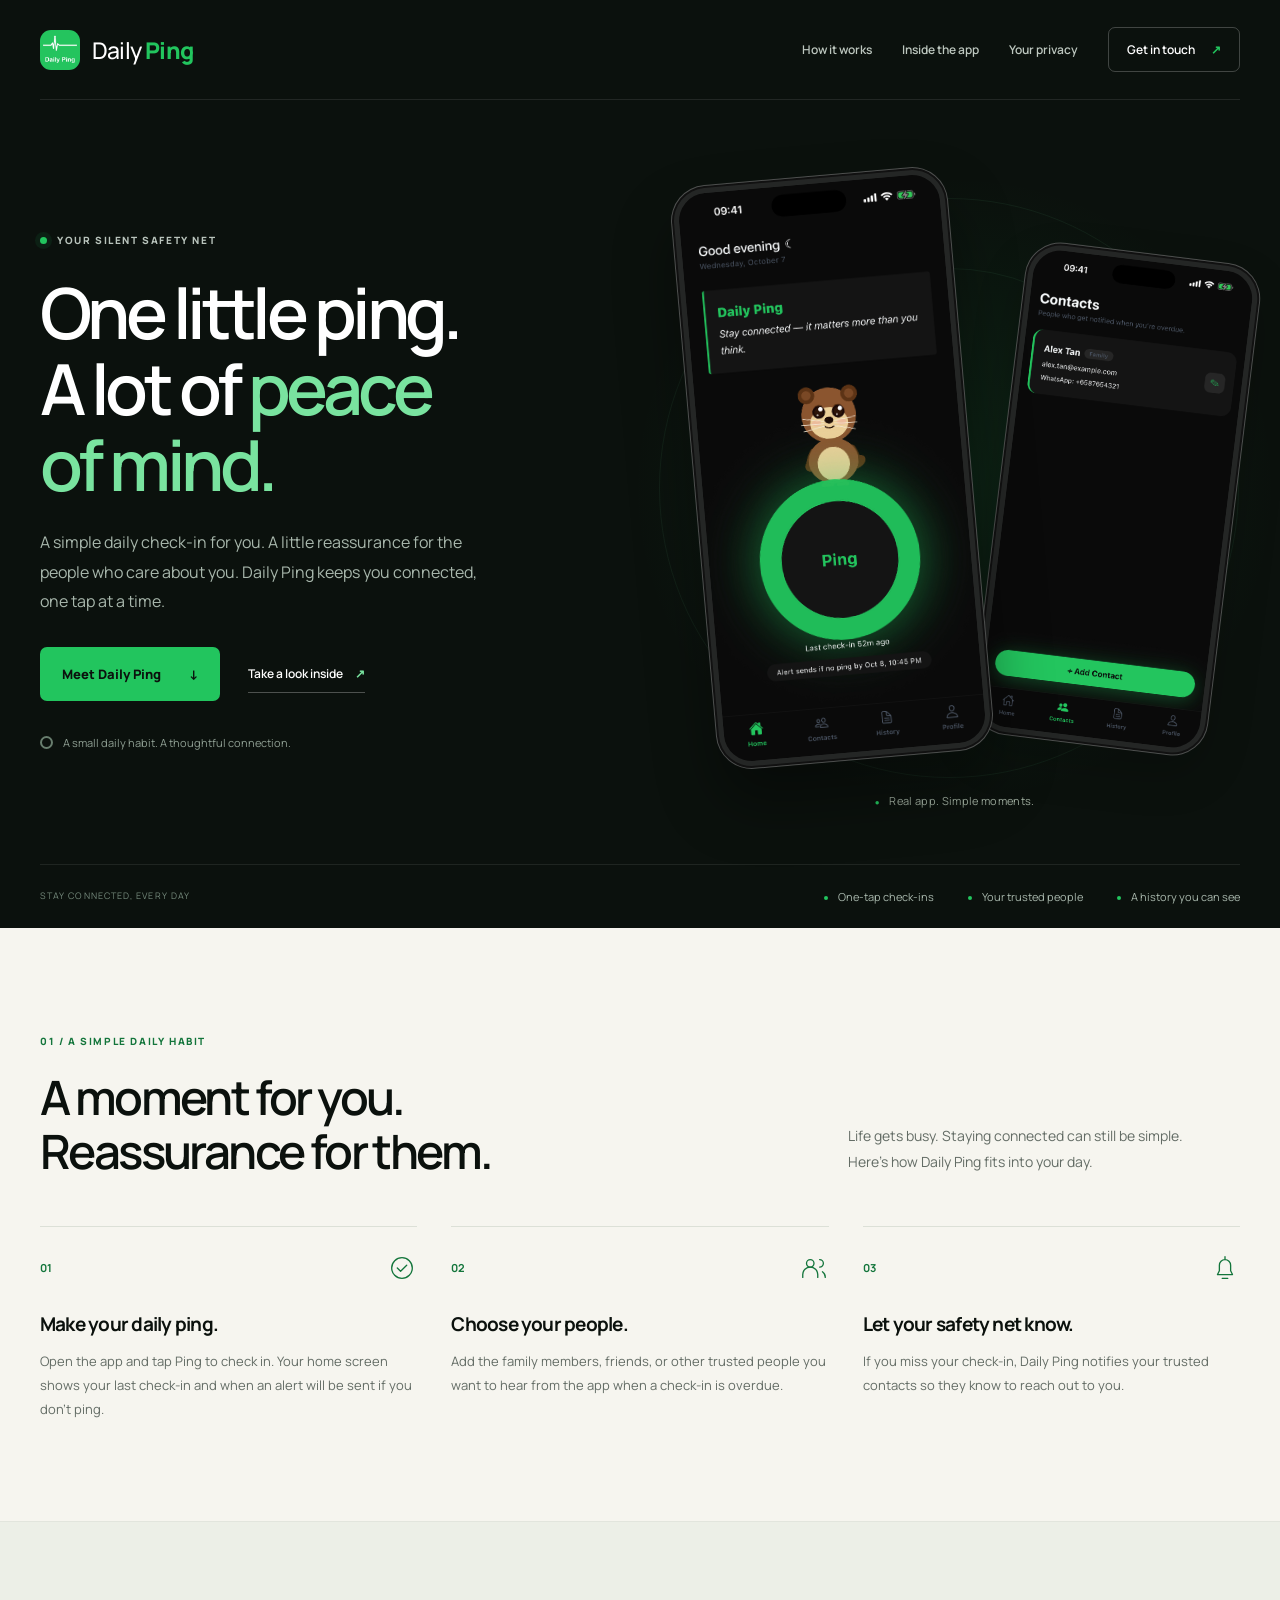
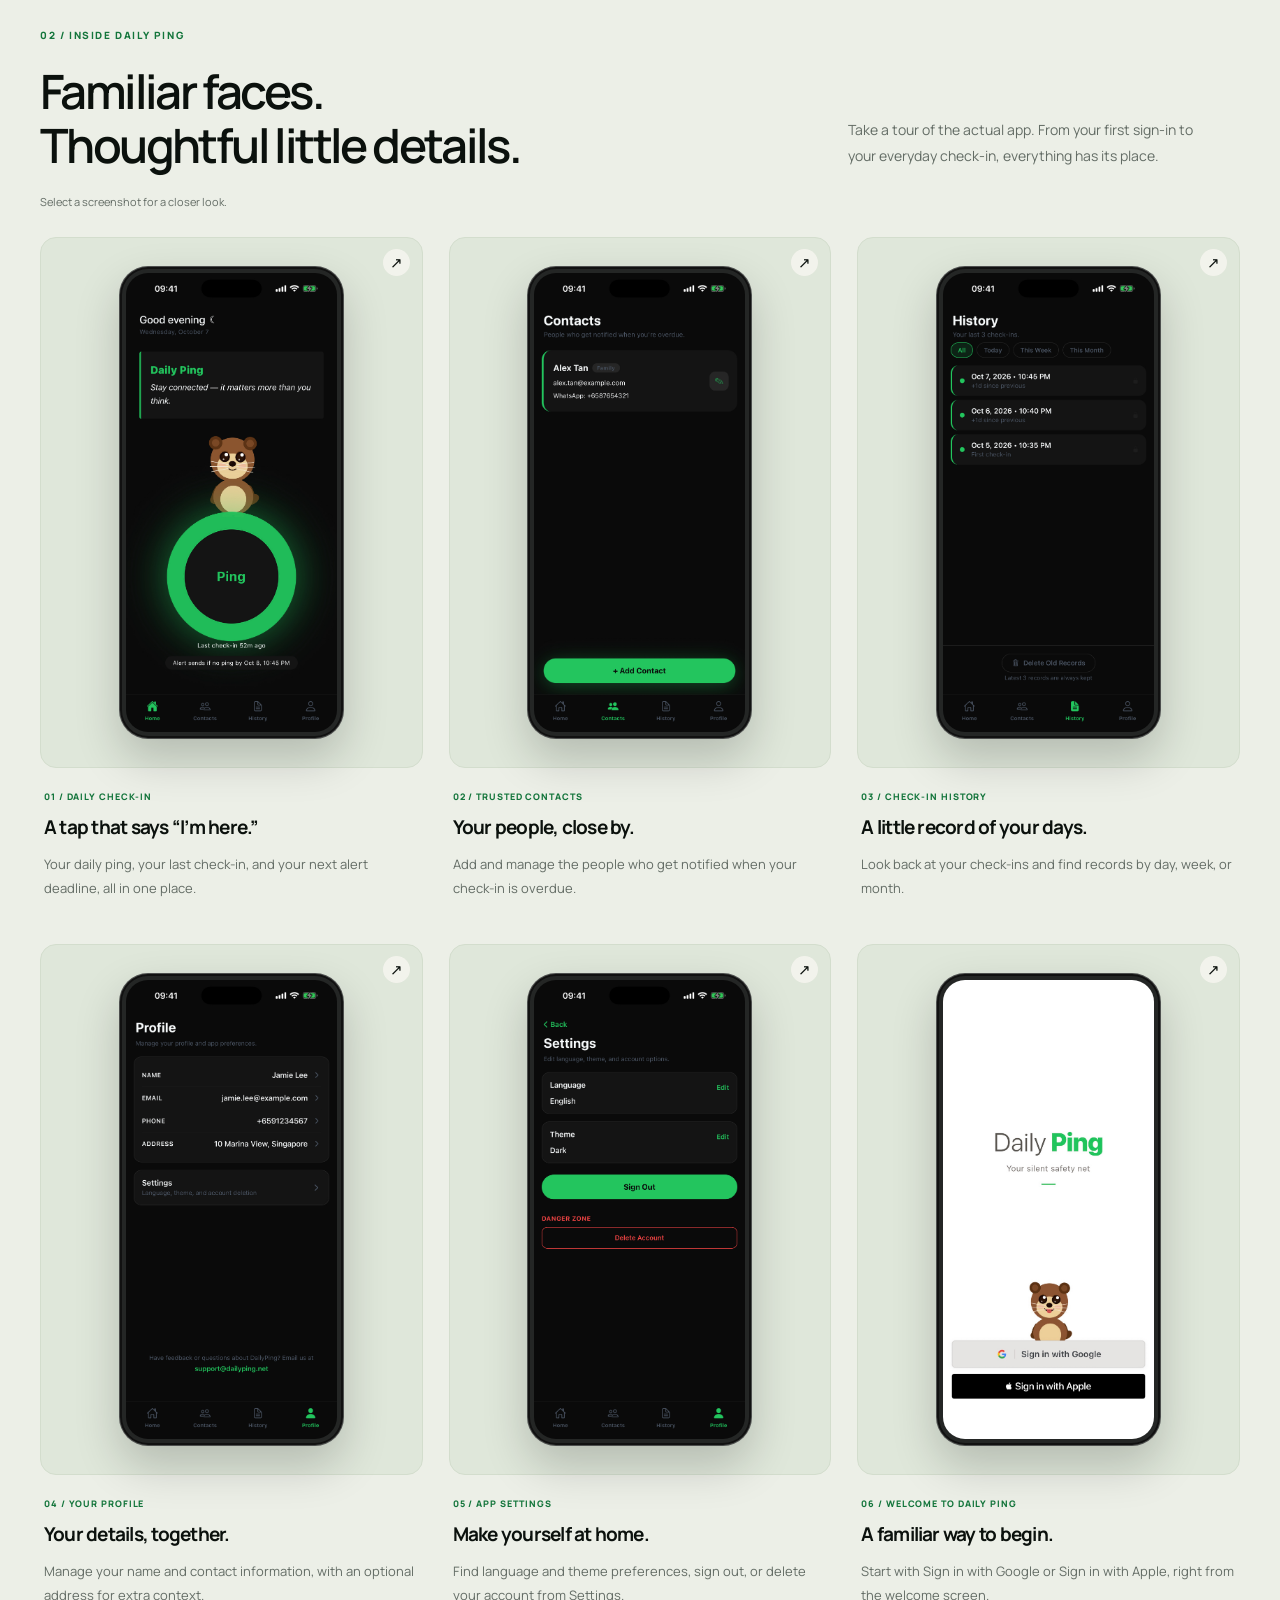
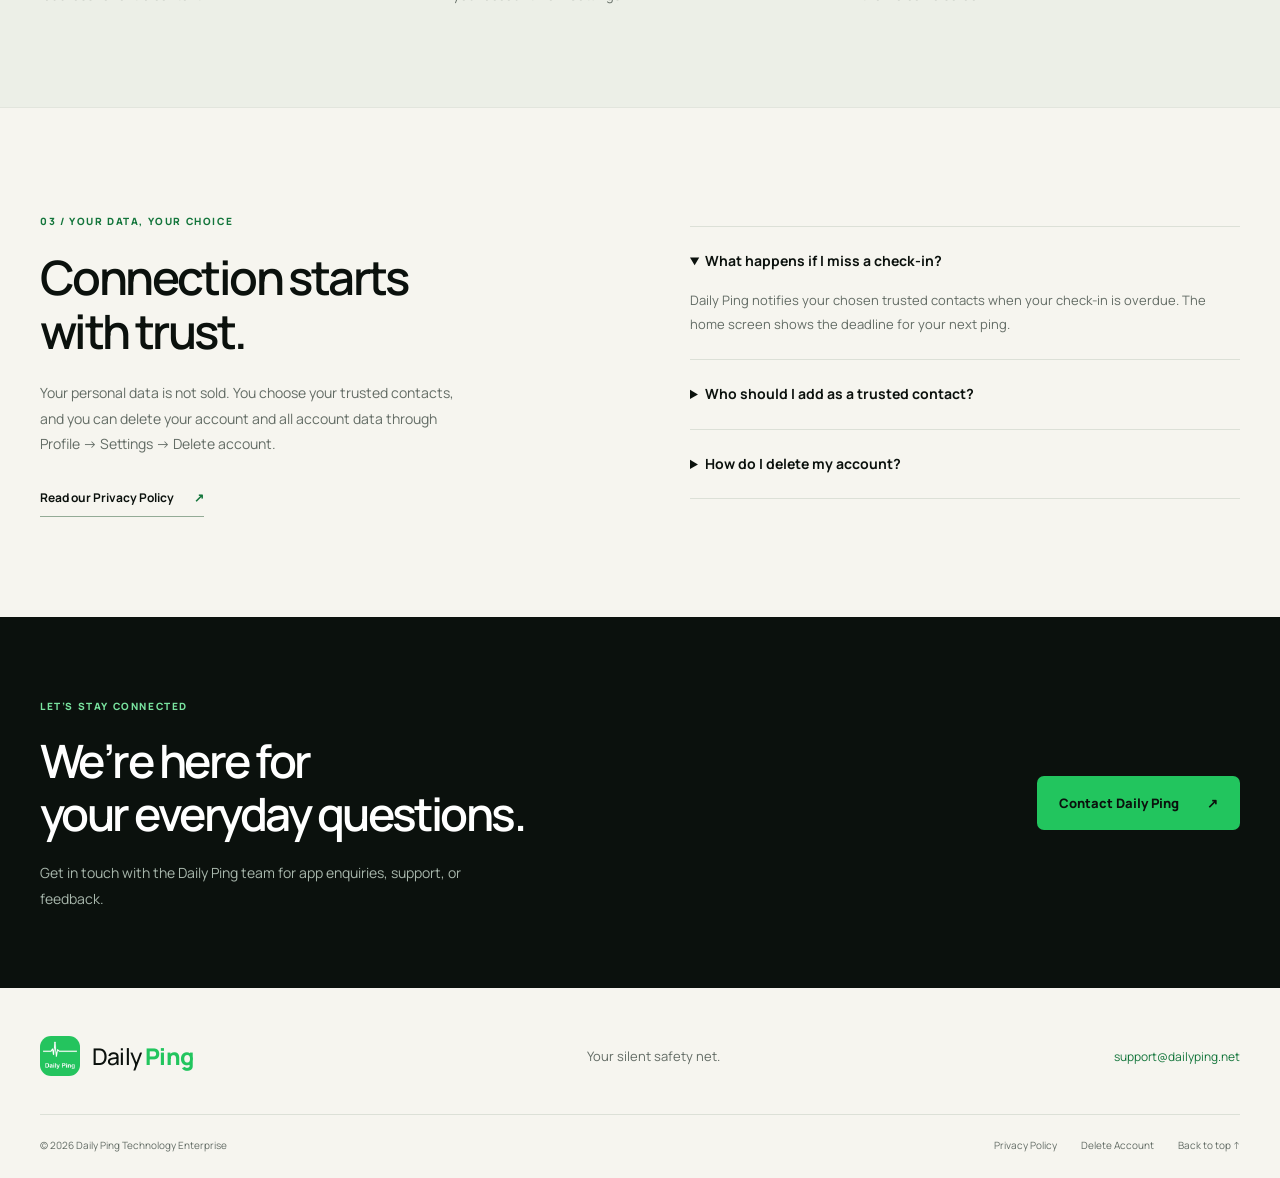
==== commit f4faa30f: "Add public account deletion instructions" ====
--- a/index.html
+++ b/index.html
@@ -121,7 +121,7 @@
     </main>
     <footer class="site-footer container">
       <div class="footer-top"><a class="brand" href="#top"><img src="/dailyping.png" alt="" width="40" height="40" loading="lazy" /><span>Daily <strong>Ping</strong></span></a><p>Your silent safety net.</p><a href="mailto:support@dailyping.net">support@dailyping.net</a></div>
-      <div class="footer-bottom"><span>© <span id="year">2026</span> Daily Ping Technology Enterprise</span><div><a href="/privacy">Privacy Policy</a><a href="#top">Back to top ↑</a></div></div>
+      <div class="footer-bottom"><span>© <span id="year">2026</span> Daily Ping Technology Enterprise</span><div><a href="/privacy">Privacy Policy</a><a href="/delete-account/">Delete Account</a><a href="#top">Back to top ↑</a></div></div>
     </footer>
     <dialog class="screenshot-dialog" aria-labelledby="screenshot-title"><div class="dialog-bar"><h2 id="screenshot-title">App screenshot</h2><button class="dialog-close" type="button" aria-label="Close screenshot">Close <span aria-hidden="true">×</span></button></div><img class="dialog-image" alt="" width="1206" height="2622" /></dialog>
     <script src="/script.js"></script>
